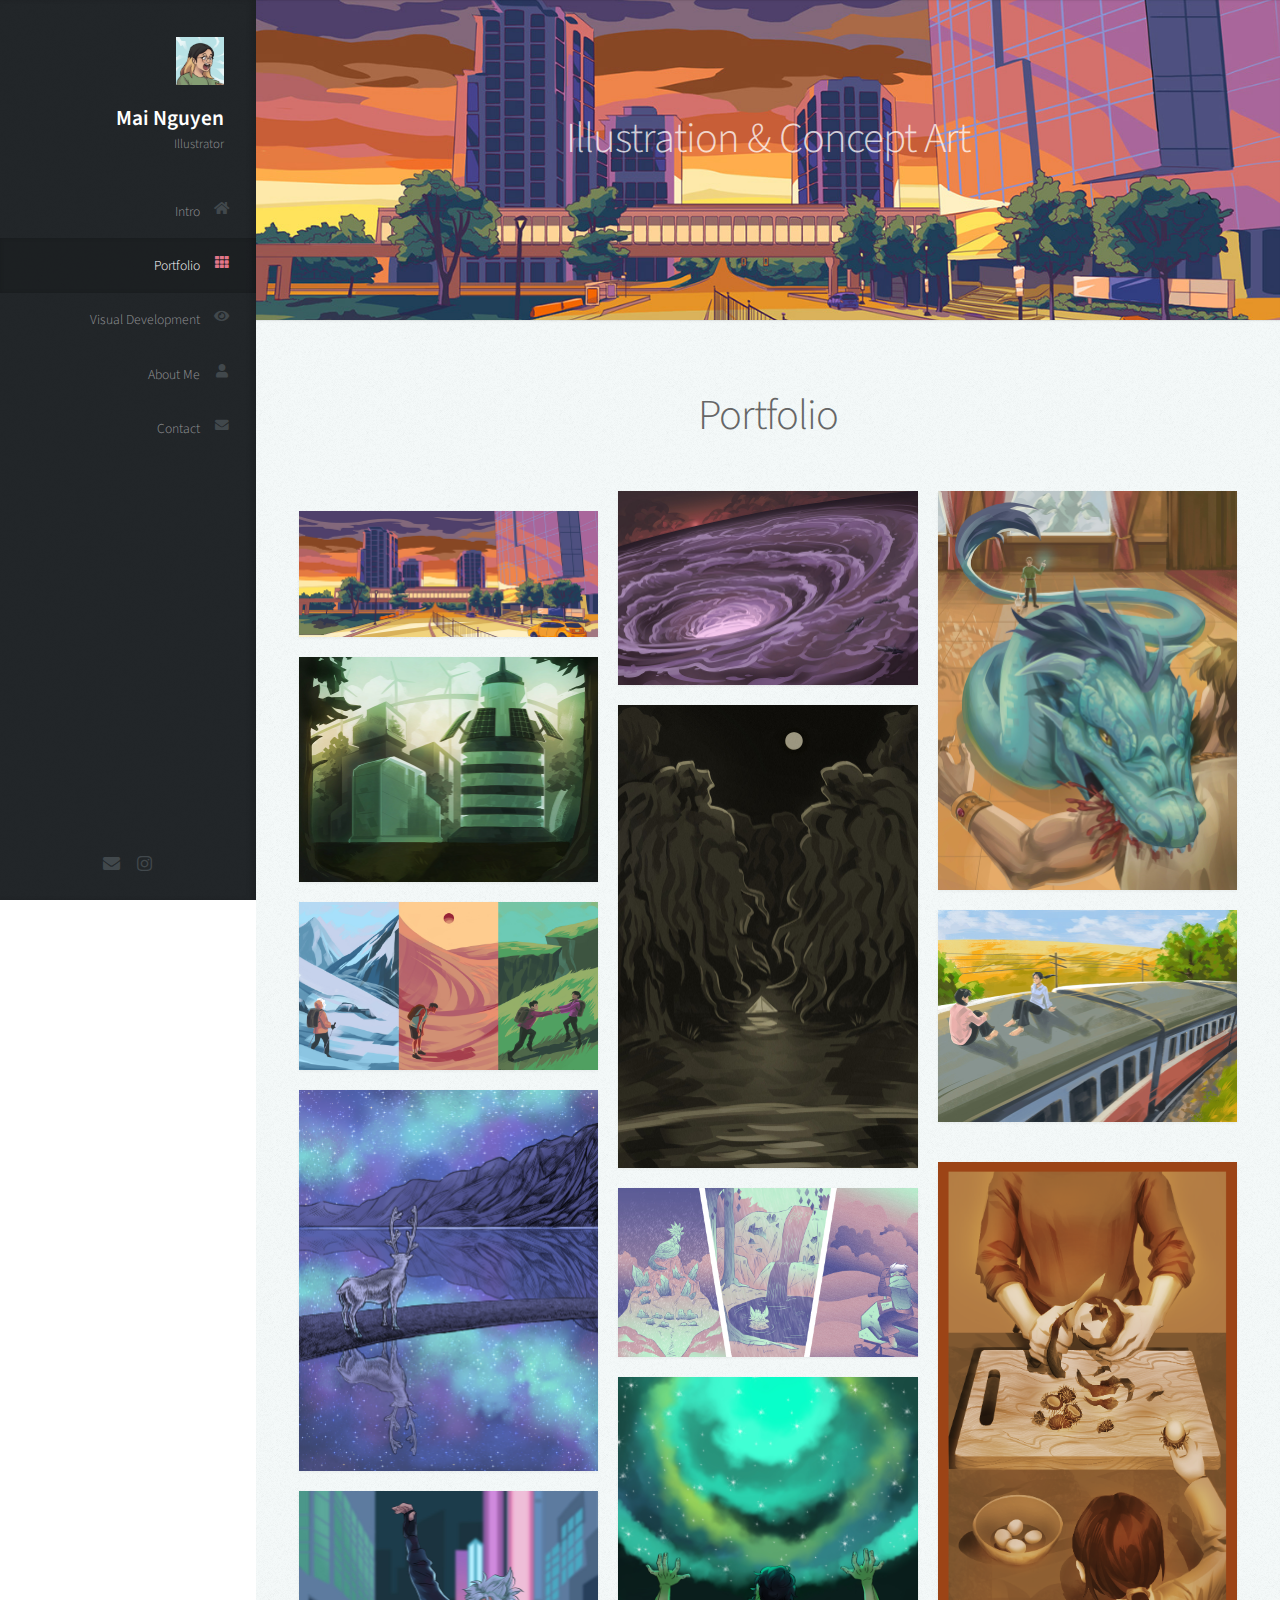
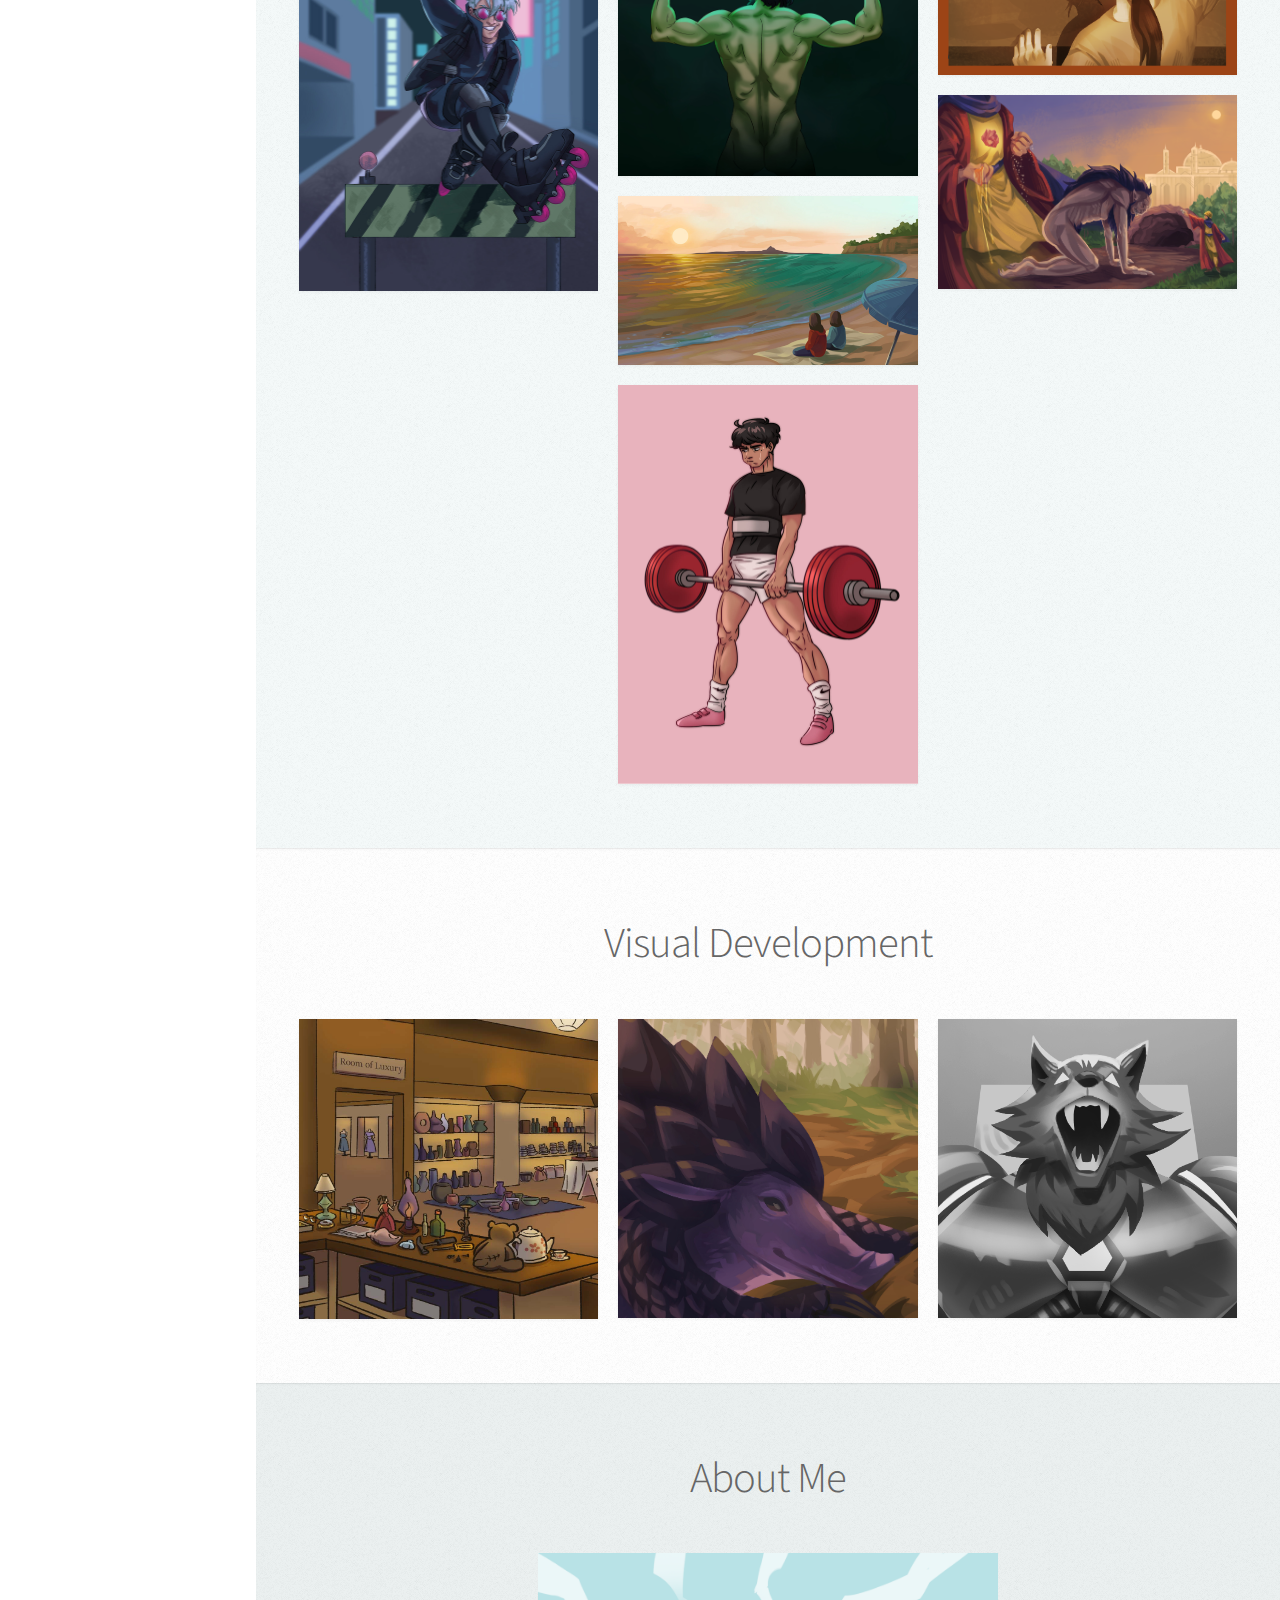
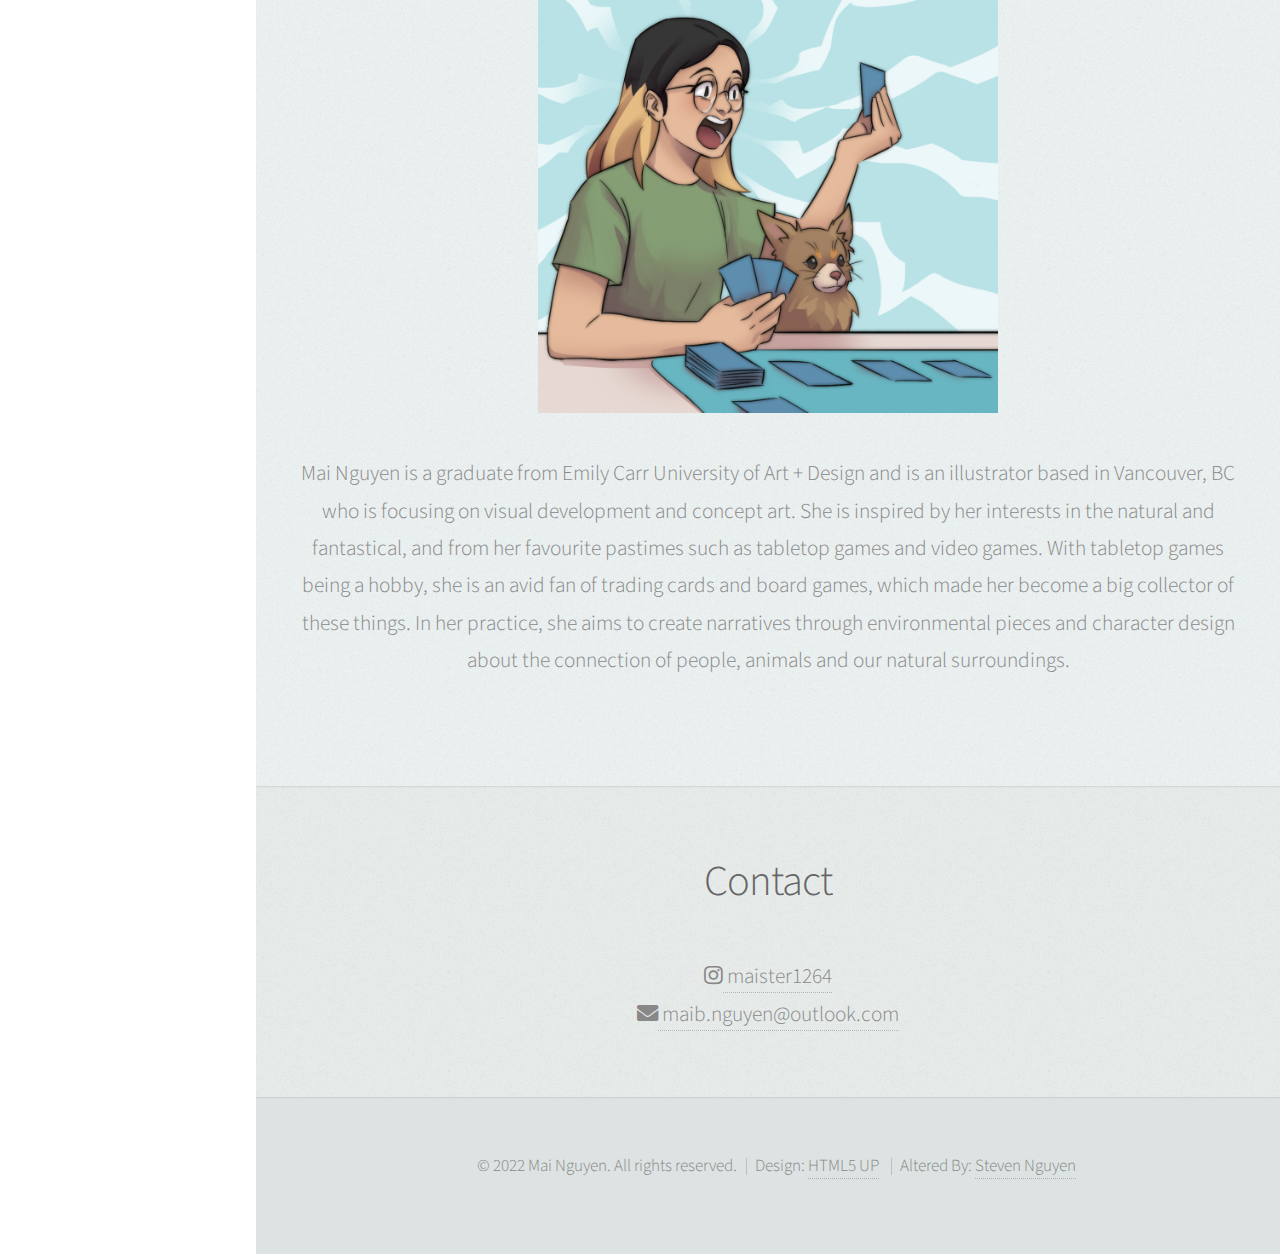
==== index.html @ d087202e "initial push" ====
<!DOCTYPE HTML>
<!--
	Prologue by HTML5 UP
	html5up.net | @ajlkn
	Free for personal and commercial use under the CCA 3.0 license (html5up.net/license)
-->
<html>
	<head>
		<title>Mai Nguyen</title>
		<meta charset="utf-8" />
		<meta name="viewport" content="width=device-width, initial-scale=1, user-scalable=no" />
		<link rel="icon" href="images\avatar.jpg">
		<link rel="stylesheet" href="assets/css/main.css" />
		<link rel="stylesheet" href="assets/css/lightbox.css" />
	</head>
	<body class="is-preload">

		<!-- Header -->
			<div id="header">

				<div class="top">

					<!-- Logo -->
						<div id="logo">
							<span class="image avatar48"><img src="images/avatar.jpg" alt="" /></span>
							<h1 id="title">Mai Nguyen</h1>
							<p>Illustrator</p>
						</div>

					<!-- Nav -->
						<nav id="nav">
							<ul>
								<li><a href="#top" id="top-link"><span class="icon solid fa-home">Intro</span></a></li>
								<li><a href="#portfolio" id="portfolio-link"><span class="icon solid fa-th">Portfolio</span></a></li>
								<li><a href="#visdev" id="visdev-link"><span class="icon solid fa-eye">Visual Development</span></a></li>
								<li><a href="#about" id="about-link"><span class="icon solid fa-user">About Me</span></a></li>
								<li><a href="#contact" id="contact-link"><span class="icon solid fa-envelope">Contact</span></a></li>
							</ul>
						</nav>

				</div>

				<div class="bottom">

					<!-- Social Icons -->
						<ul class="icons">
							<li><a href="mailto: maib.nguyen@outlook.com" class="icon solid fa-envelope"><span class="label">Email</span></a></li>
							<li><a href="https://www.instagram.com/maister1264/" class="icon brands fa-instagram"><span class="label">Instagram</span></a></li>
						</ul>

				</div>

			</div>

		<!-- Main -->
			<div id="main">

				<!-- Intro -->
					<section id="top" class="one dark cover">
						<div class="container">
							<header>
								<h2 class="alt">Illustration & Concept Art</h2>
							</header>
						</div>
					</section>

				<!-- Portfolio -->
					<section id="portfolio" class="two">
						<div class="container">

							<header>
								<h2>Portfolio</h2>
							</header>

							<div class="row">
								<div class="col-4 col-12-mobile">
									<article class="item">
										<a href="#" class="image fit"><img id="myImg" src="images\Illus\pic11.jpg" onclick="openModal();currentSlide(1)" alt="" /></a>
									</article>
									<article class="item">
										<a href="#" class="image fit"><img src="images\Illus\pic9.jpg" onclick="openModal();currentSlide(2)" alt="" /></a>
									</article>
									<article class="item">
										<a href="#" class="image fit"><img src="images\Illus\pic5.jpg" onclick="openModal();currentSlide(3)" alt="" /></a>
									</article>
									<article class="item">
										<a href="#" class="image fit"><img src="images\Illus\pic3.jpg" onclick="openModal();currentSlide(4)" alt="" /></a>
									</article>
									<article class="item">
										<a href="#" class="image fit"><img src="images\Illus\pic12.jpg" onclick="openModal();currentSlide(5)" alt="" /></a>
									</article>
									<article class="item">
										<a href="#" class="image fit"><img src="images\Illus\pic17.jpg" onclick="openModal();currentSlide(6)" alt="" /></a>
									</article>
								</div>

								<div class="col-4 col-12-mobile">
									<article class="item">
										<a href="#" class="image fit"><img src="images\Illus\pic8.jpg" onclick="openModal();currentSlide(7)" alt="" /></a>
									</article>
									<article class="item">
										<a href="#" class="image fit"><img src="images\Illus\pic7.jpg" onclick="openModal();currentSlide(8)" alt="" /></a>
									</article>
									<article class="item">
										<a href="#" class="image fit"><img src="images\Illus\pic1.jpg" onclick="openModal();currentSlide(9)" alt="" /></a>
									</article>
									<article class="item">
										<a href="#" class="image fit"><img src="images\Illus\pic4.jpg" onclick="openModal();currentSlide(10)" alt="" /></a>
									</article>
									<article class="item">
										<a href="#" class="image fit"><img src="images\Illus\pic16.jpg" onclick="openModal();currentSlide(11)" alt="" /></a>
									</article>
									<article class="item">
										<a href="#" class="image fit"><img src="images\Illus\pic13.jpg" onclick="openModal();currentSlide(12)" alt="" /></a>
									</article>

								</div>
								<div class="col-4 col-12-mobile">
									<article class="item">
										<a href="#" class="image fit"><img src="images\Illus\pic6.jpg" onclick="openModal();currentSlide(13)" alt="" /></a>
									</article>
									<article class="item">
										<a href="#" class="image fit"><img src="images\Illus\pic2.jpg" onclick="openModal();currentSlide(14)" alt="" /></a>
									</article>
									<article class="item">
										<a href="#" class="image fit"><img src="images\Illus\pic14.jpg" onclick="openModal();currentSlide(15)" alt="" /></a>
									</article>
									<article class="item">
										<a href="#" class="image fit"><img src="images\Illus\pic15.jpg" onclick="openModal();currentSlide(16)" alt="" /></a>
									</article>
									<article class="item">
										<a href="#" class="image fit"><img src="images\Illus\pic10.jpg" onclick="openModal();currentSlide(17)" alt="" /></a>
									</article>
								</div>
							</div>
						</div>
					</section>

					<!--Lightbox-->
					<div id="myModal" class="modal">
						<span class="close cursor" onclick="closeModal()">&times;</span>
						<div class="modal-content">
					  
						  <div class="mySlides">
							<div class="numbertext">1 / 17</div>
							<img src="images\Illus\pic11.jpg" style="width:100%">
						  </div>

						  <div class="mySlides">
							<div class="numbertext">2 / 17</div>
							<img src="images\Illus\pic9.jpg" style="width:100%">
						  </div>
					  
						  <div class="mySlides">
							<div class="numbertext">3 / 17</div>
							<img src="images\Illus\pic5.jpg" style="width:100%">
						  </div>
					  
						  <div class="mySlides">
							<div class="numbertext">4 / 17</div>
							<img src="images\Illus\pic3.jpg" style="width:100%">
						  </div>
						  					
						  <div class="mySlides">
							<div class="numbertext">5 / 17</div>
							<img src="images\Illus\pic12.jpg" style="width:100%">
						  </div>

						  <div class="mySlides">
							<div class="numbertext">6 / 17</div>
							<img src="images\Illus\pic17.jpg" style="width:100%">
						  </div>
					  
						  <div class="mySlides">
							<div class="numbertext">7 / 17</div>
							<img src="images\Illus\pic8.jpg" style="width:100%">
						  </div>
					  
						  <div class="mySlides">
							<div class="numbertext">8 / 17</div>
							<img src="images\Illus\pic7.jpg" style="width:100%">
						  </div>

						  <div class="mySlides">
							<div class="numbertext">9 / 17</div>
							<img src="images\Illus\pic1.jpg" style="width:100%">
						  </div>

						  <div class="mySlides">
							<div class="numbertext">10 / 17</div>
							<img src="images\Illus\pic4.jpg" style="width:100%">
						  </div>
					  
						  <div class="mySlides">
							<div class="numbertext">11 / 17</div>
							<img src="images\Illus\pic16.jpg" style="width:100%">
						  </div>
					  
						  <div class="mySlides">
							<div class="numbertext">12 / 17</div>
							<img src="images\Illus\pic13.jpg" style="width:100%">
						  </div>
						  					
						  <div class="mySlides">
							<div class="numbertext">13 / 17</div>
							<img src="images\Illus\pic6.jpg" style="width:100%">
						  </div>

						  <div class="mySlides">
							<div class="numbertext">14 / 17</div>
							<img src="images\Illus\pic2.jpg" style="width:100%">
						  </div>
					  
						  <div class="mySlides">
							<div class="numbertext">15 / 17</div>
							<img src="images\Illus\pic14.jpg" style="width:100%">
						  </div>
					  
						  <div class="mySlides">
							<div class="numbertext">16 / 17</div>
							<img src="images\Illus\pic15.jpg" style="width:100%">
						  </div>

						  <div class="mySlides">
							<div class="numbertext">17 / 17</div>
							<img src="images\Illus\pic10.jpg" style="width:100%">
						  </div>

						  <a class="prev" onclick="plusSlides(-1)">&#10094;</a>
						  <a class="next" onclick="plusSlides(1)">&#10095;</a>
					  
						</div>
					</div>

					<section id="visdev" class="five">
						<div class="container">

							<header>
								<h2>Visual Development</h2>
							</header>

							<div class="row">
								<div class="col-4 col-12-mobile">
									<article class="item">
										<a href="layout.html" class="image fit"><img src="images\Floating market thumbnail.jpg" alt="" /></a>
									</article>
								</div>
								<div class="col-4 col-12-mobile">
									<article class="item">
										<a href="prax.html" class="image fit"><img src="images\White Bark Pangolin Thumbnail.jpg" alt="" /></a>
									</article>
								</div>
								<div class="col-4 col-12-mobile">
									<article class="item">
										<a href="cards.html" class="image fit"><img src="images\Beast Builder Thumbnail.png" alt="" /></a>
									</article>
								</div>
							</div>
						</div>
					</section>

				<!-- About Me -->
					<section id="about" class="three">
						<div class="container">

							<header>
								<h2>About Me</h2>
							</header>

							<div class="row">
								<div class="col-3 col-2-mobile"></div>
								<div class="col-6 col-8-mobile">
									<a href="#" class="image featured"><img src="images\big_avatar.jpg" alt="" /></a>
								</div>
								<div class="col-3 col-2-mobile"></div>
							</div>

							<p>Mai Nguyen is a graduate from Emily Carr University of Art + Design and is an illustrator based in Vancouver, BC who is focusing on visual development and concept art. She is inspired by her interests in the natural and fantastical, and from her favourite pastimes such as tabletop games and video games. With tabletop games being a hobby, she is an avid fan of trading cards and board games, which made her become a big collector of these things. In her practice, she aims to create narratives through environmental pieces and character design about the connection of people, animals and our natural surroundings.</p>

						</div>
					</section>

				<!-- Contact -->
					<section id="contact" class="four">
						<div class="container">

							<header>
								<h2>Contact</h2>
							</header>
							<div class="d-flex justify-content-center">
								<i class="icon brands fa-instagram"></i><a href="https://www.instagram.com/maister1264/"> maister1264 </a>
							</div>
							<div class="d-flex justify-content-center">
								<i class="icon solid fa-envelope"></i><a href="mailto: maib.nguyen@outlook.com"> maib.nguyen@outlook.com</a>
							</div>

						</div>
					</section>

			</div>

		<!-- Footer -->
			<div id="footer">

				<!-- Copyright -->
					<ul class="copyright">
						<li>&copy; 2022 Mai Nguyen. All rights reserved.</li><li>Design: <a href="http://html5up.net">HTML5 UP</a></li>
						<li>Altered By: <a href="https://www.linkedin.com/in/steven-nguyen-a5564b223/">Steven Nguyen</a>
					</ul>

			</div>

		<!-- Scripts -->
			<script src="assets/js/jquery.min.js"></script>
			<script src="assets/js/jquery.scrolly.min.js"></script>
			<script src="assets/js/jquery.scrollex.min.js"></script>
			<script src="assets/js/browser.min.js"></script>
			<script src="assets/js/breakpoints.min.js"></script>
			<script src="assets/js/util.js"></script>
			<script src="assets/js/main.js"></script>
			<script>
				// Open the Modal
				function openModal() {
				  document.getElementById("myModal").style.display = "block";
				}
				
				// Close the Modal
				function closeModal() {
				  document.getElementById("myModal").style.display = "none";
				}
				
				var slideIndex = 1;
				showSlides(slideIndex);
				
				// Next/previous controls
				function plusSlides(n) {
				  showSlides(slideIndex += n);
				}
				
				// Thumbnail image controls
				function currentSlide(n) {
				  showSlides(slideIndex = n);
				}
				
				function showSlides(n) {
				  var i;
				  var slides = document.getElementsByClassName("mySlides");
				  var dots = document.getElementsByClassName("demo");
				  var captionText = document.getElementById("caption");
				  if (n > slides.length) {slideIndex = 1}
				  if (n < 1) {slideIndex = slides.length}
				  for (i = 0; i < slides.length; i++) {
					slides[i].style.display = "none";
				  }
				  for (i = 0; i < dots.length; i++) {
					dots[i].className = dots[i].className.replace(" active", "");
				  }
				  slides[slideIndex-1].style.display = "block";

				}
				</script>

	</body>
</html>
---- assets/css/main.css ----
@import url("fontawesome-all.min.css");
@import url("https://fonts.googleapis.com/css?family=Source+Sans+Pro:300,300italic,400,600");

/*
	Prologue by HTML5 UP
	html5up.net | @ajlkn
	Free for personal and commercial use under the CCA 3.0 license (html5up.net/license)
*/

html, body, div, span, applet, object,
iframe, h1, h2, h3, h4, h5, h6, p, blockquote,
pre, a, abbr, acronym, address, big, cite,
code, del, dfn, em, img, ins, kbd, q, s, samp,
small, strike, strong, sub, sup, tt, var, b,
u, i, center, dl, dt, dd, ol, ul, li, fieldset,
form, label, legend, table, caption, tbody,
tfoot, thead, tr, th, td, article, aside,
canvas, details, embed, figure, figcaption,
footer, header, hgroup, menu, nav, output, ruby,
section, summary, time, mark, audio, video {
	margin: 0;
	padding: 0;
	border: 0;
	font-size: 100%;
	font: inherit;
	vertical-align: baseline;}

article, aside, details, figcaption, figure,
footer, header, hgroup, menu, nav, section {
	display: block;}

body {
	line-height: 1;
}

ol, ul {
	list-style: none;
}

blockquote, q {
	quotes: none;
}

	blockquote:before, blockquote:after, q:before, q:after {
		content: '';
		content: none;
	}

table {
	border-collapse: collapse;
	border-spacing: 0;
}

body {
	-webkit-text-size-adjust: none;
}

mark {
	background-color: transparent;
	color: inherit;
}

input::-moz-focus-inner {
	border: 0;
	padding: 0;
}

input, select, textarea {
	-moz-appearance: none;
	-webkit-appearance: none;
	-ms-appearance: none;
	appearance: none;
}

/* Basic */

	html {
		box-sizing: border-box;
	}

	*, *:before, *:after {
		box-sizing: inherit;
	}

	body {
		background: #fff;
		font-family: 'Source Sans Pro', sans-serif;
		font-size: 19pt;
		font-weight: 300;
		line-height: 1.75em;
		color: #888;
	}

		body.is-preload *, body.is-preload *:before, body.is-preload *:after {
			-moz-animation: none !important;
			-webkit-animation: none !important;
			-ms-animation: none !important;
			animation: none !important;
			-moz-transition: none !important;
			-webkit-transition: none !important;
			-ms-transition: none !important;
			transition: none !important;
		}

	input, textarea, select {
		font-family: 'Source Sans Pro', sans-serif;
		font-size: 19pt;
		font-weight: 300;
		line-height: 1.75em;
		color: #888;
	}

	h1, h2, h3, h4, h5, h6 {
		font-weight: 300;
		color: #666;
		line-height: 1.5em;
	}

	h1 a, h2 a, h3 a, h4 a, h5 a, h6 a {
		color: inherit;
		text-decoration: none;
	}

		h1 a strong, h2 a strong, h3 a strong, h4 a strong, h5 a strong, h6 a strong {
			color: #333;
		}

	h2 {
		font-size: 2em;
		letter-spacing: -1px;
	}

		h2.alt {
			color: #888;
		}

			h2.alt strong {
				color: #666;
			}

	h3 {
		font-size: 1.5em;
	}

	header {
		margin: 0 0 2em 0;
	}

		header > p {
			margin: 1em 0 0 0;
		}

	footer {
		margin: 2em 0 0 0;
	}

	strong, b {
		font-weight: 300;
		color: #666;
	}

	em, i {
		font-style: italic;
	}

	a {
		text-decoration: none;
		color: inherit;
		border-bottom: dotted 1px rgba(128, 128, 128, 0.5);
		-moz-transition: color 0.35s ease-in-out, border-bottom-color 0.35s ease-in-out;
		-webkit-transition: color 0.35s ease-in-out, border-bottom-color 0.35s ease-in-out;
		-ms-transition: color 0.35s ease-in-out, border-bottom-color 0.35s ease-in-out;
		transition: color 0.35s ease-in-out, border-bottom-color 0.35s ease-in-out;
		outline: 0;
	}

		a:hover {
			color: #E27689;
			border-bottom-color: rgba(255, 255, 255, 0);
		}

	sub {
		position: relative;
		top: 0.5em;
		font-size: 0.8em;
	}

	sup {
		position: relative;
		top: -0.5em;
		font-size: 0.8em;
	}

	hr {
		border: 0;
		border-top: solid 1px #ddd;
	}

	blockquote {
		border-left: solid 0.5em #ddd;
		padding: 1em 0 1em 2em;
		font-style: italic;
	}

	p, ul, ol, dl, table {
		margin-bottom: 2em;
	}

	br.clear {
		clear: both;
	}

/* Container */

	.container {
		margin: 0 auto;
		max-width: 100%;
		width: 1400px;
	}

		@media screen and (min-width: 961px) and (max-width: 1880px) {

			.container {
				width: 1200px;
			}

		}

		@media screen and (min-width: 961px) and (max-width: 1620px) {

			.container {
				width: 960px;
			}

		}

		@media screen and (min-width: 961px) and (max-width: 1320px) {

			.container {
				width: 100%;
			}

		}

		@media screen and (max-width: 960px) {

			.container {
				width: 100%;
			}

		}

		@media screen and (max-width: 736px) {

			.container {
				width: 100%;
			}

		}

/* Row */

	.row {
		display: flex;
		flex-wrap: wrap;
		box-sizing: border-box;
		align-items: stretch;
	}

		.row > * {
			box-sizing: border-box;
		}

		.row.gtr-uniform > * > :last-child {
			margin-bottom: 0;
		}

		.row.aln-left {
			justify-content: flex-start;
		}

		.row.aln-center {
			justify-content: center;
		}

		.row.aln-right {
			justify-content: flex-end;
		}

		.row.aln-top {
			align-items: flex-start;
		}

		.row.aln-middle {
			align-items: center;
		}

		.row.aln-bottom {
			align-items: flex-end;
		}

		.row > .imp {
			order: -1;
		}

		.row > .col-1 {
			width: 8.33333%;
		}

		.row > .off-1 {
			margin-left: 8.33333%;
		}

		.row > .col-2 {
			width: 16.66667%;
		}

		.row > .off-2 {
			margin-left: 16.66667%;
		}

		.row > .col-3 {
			width: 25%;
		}

		.row > .off-3 {
			margin-left: 25%;
		}

		.row > .col-4 {
			width: 33.33333%;
		}

		.row > .off-4 {
			margin-left: 33.33333%;
		}

		.row > .col-5 {
			width: 41.66667%;
		}

		.row > .off-5 {
			margin-left: 41.66667%;
		}

		.row > .col-6 {
			width: 50%;
		}

		.row > .off-6 {
			margin-left: 50%;
		}

		.row > .col-7 {
			width: 58.33333%;
		}

		.row > .off-7 {
			margin-left: 58.33333%;
		}

		.row > .col-8 {
			width: 66.66667%;
		}

		.row > .off-8 {
			margin-left: 66.66667%;
		}

		.row > .col-9 {
			width: 75%;
		}

		.row > .off-9 {
			margin-left: 75%;
		}

		.row > .col-10 {
			width: 83.33333%;
		}

		.row > .off-10 {
			margin-left: 83.33333%;
		}

		.row > .col-11 {
			width: 91.66667%;
		}

		.row > .off-11 {
			margin-left: 91.66667%;
		}

		.row > .col-12 {
			width: 100%;
		}

		.row > .off-12 {
			margin-left: 100%;
		}

		.row.gtr-0 {
			margin-top: 0px;
			margin-left: 0px;
		}

			.row.gtr-0 > * {
				padding: 0px 0 0 0px;
			}

			.row.gtr-0.gtr-uniform {
				margin-top: 0px;
			}

				.row.gtr-0.gtr-uniform > * {
					padding-top: 0px;
				}

		.row.gtr-25 {
			margin-top: -10px;
			margin-left: -10px;
		}

			.row.gtr-25 > * {
				padding: 10px 0 0 10px;
			}

			.row.gtr-25.gtr-uniform {
				margin-top: -10px;
			}

				.row.gtr-25.gtr-uniform > * {
					padding-top: 10px;
				}

		.row.gtr-50 {
			margin-top: -20px;
			margin-left: -20px;
		}

			.row.gtr-50 > * {
				padding: 20px 0 0 20px;
			}

			.row.gtr-50.gtr-uniform {
				margin-top: -20px;
			}

				.row.gtr-50.gtr-uniform > * {
					padding-top: 20px;
				}

		.row {
			margin-top: -40px;
			margin-left: -40px;
		}

			.row > * {
				padding: 40px 0 0 40px;
			}

			.row.gtr-uniform {
				margin-top: -40px;
			}

				.row.gtr-uniform > * {
					padding-top: 40px;
				}

		.row.gtr-150 {
			margin-top: -60px;
			margin-left: -60px;
		}

			.row.gtr-150 > * {
				padding: 60px 0 0 60px;
			}

			.row.gtr-150.gtr-uniform {
				margin-top: -60px;
			}

				.row.gtr-150.gtr-uniform > * {
					padding-top: 60px;
				}

		.row.gtr-200 {
			margin-top: -80px;
			margin-left: -80px;
		}

			.row.gtr-200 > * {
				padding: 80px 0 0 80px;
			}

			.row.gtr-200.gtr-uniform {
				margin-top: -80px;
			}

				.row.gtr-200.gtr-uniform > * {
					padding-top: 80px;
				}

		@media screen and (min-width: 961px) and (max-width: 1880px) {

			.row {
				display: flex;
				flex-wrap: wrap;
				box-sizing: border-box;
				align-items: stretch;
			}

				.row > * {
					box-sizing: border-box;
				}

				.row.gtr-uniform > * > :last-child {
					margin-bottom: 0;
				}

				.row.aln-left {
					justify-content: flex-start;
				}

				.row.aln-center {
					justify-content: center;
				}

				.row.aln-right {
					justify-content: flex-end;
				}

				.row.aln-top {
					align-items: flex-start;
				}

				.row.aln-middle {
					align-items: center;
				}

				.row.aln-bottom {
					align-items: flex-end;
				}

				.row > .imp-wide {
					order: -1;
				}

				.row > .col-1-wide {
					width: 8.33333%;
				}

				.row > .off-1-wide {
					margin-left: 8.33333%;
				}

				.row > .col-2-wide {
					width: 16.66667%;
				}

				.row > .off-2-wide {
					margin-left: 16.66667%;
				}

				.row > .col-3-wide {
					width: 25%;
				}

				.row > .off-3-wide {
					margin-left: 25%;
				}

				.row > .col-4-wide {
					width: 33.33333%;
				}

				.row > .off-4-wide {
					margin-left: 33.33333%;
				}

				.row > .col-5-wide {
					width: 41.66667%;
				}

				.row > .off-5-wide {
					margin-left: 41.66667%;
				}

				.row > .col-6-wide {
					width: 50%;
				}

				.row > .off-6-wide {
					margin-left: 50%;
				}

				.row > .col-7-wide {
					width: 58.33333%;
				}

				.row > .off-7-wide {
					margin-left: 58.33333%;
				}

				.row > .col-8-wide {
					width: 66.66667%;
				}

				.row > .off-8-wide {
					margin-left: 66.66667%;
				}

				.row > .col-9-wide {
					width: 75%;
				}

				.row > .off-9-wide {
					margin-left: 75%;
				}

				.row > .col-10-wide {
					width: 83.33333%;
				}

				.row > .off-10-wide {
					margin-left: 83.33333%;
				}

				.row > .col-11-wide {
					width: 91.66667%;
				}

				.row > .off-11-wide {
					margin-left: 91.66667%;
				}

				.row > .col-12-wide {
					width: 100%;
				}

				.row > .off-12-wide {
					margin-left: 100%;
				}

				.row.gtr-0 {
					margin-top: 0px;
					margin-left: 0px;
				}

					.row.gtr-0 > * {
						padding: 0px 0 0 0px;
					}

					.row.gtr-0.gtr-uniform {
						margin-top: 0px;
					}

						.row.gtr-0.gtr-uniform > * {
							padding-top: 0px;
						}

				.row.gtr-25 {
					margin-top: -10px;
					margin-left: -10px;
				}

					.row.gtr-25 > * {
						padding: 10px 0 0 10px;
					}

					.row.gtr-25.gtr-uniform {
						margin-top: -10px;
					}

						.row.gtr-25.gtr-uniform > * {
							padding-top: 10px;
						}

				.row.gtr-50 {
					margin-top: -20px;
					margin-left: -20px;
				}

					.row.gtr-50 > * {
						padding: 20px 0 0 20px;
					}

					.row.gtr-50.gtr-uniform {
						margin-top: -20px;
					}

						.row.gtr-50.gtr-uniform > * {
							padding-top: 20px;
						}

				.row {
					margin-top: -40px;
					margin-left: -40px;
				}

					.row > * {
						padding: 40px 0 0 40px;
					}

					.row.gtr-uniform {
						margin-top: -40px;
					}

						.row.gtr-uniform > * {
							padding-top: 40px;
						}

				.row.gtr-150 {
					margin-top: -60px;
					margin-left: -60px;
				}

					.row.gtr-150 > * {
						padding: 60px 0 0 60px;
					}

					.row.gtr-150.gtr-uniform {
						margin-top: -60px;
					}

						.row.gtr-150.gtr-uniform > * {
							padding-top: 60px;
						}

				.row.gtr-200 {
					margin-top: -80px;
					margin-left: -80px;
				}

					.row.gtr-200 > * {
						padding: 80px 0 0 80px;
					}

					.row.gtr-200.gtr-uniform {
						margin-top: -80px;
					}

						.row.gtr-200.gtr-uniform > * {
							padding-top: 80px;
						}

		}

		@media screen and (min-width: 961px) and (max-width: 1620px) {

			.row {
				display: flex;
				flex-wrap: wrap;
				box-sizing: border-box;
				align-items: stretch;
			}

				.row > * {
					box-sizing: border-box;
				}

				.row.gtr-uniform > * > :last-child {
					margin-bottom: 0;
				}

				.row.aln-left {
					justify-content: flex-start;
				}

				.row.aln-center {
					justify-content: center;
				}

				.row.aln-right {
					justify-content: flex-end;
				}

				.row.aln-top {
					align-items: flex-start;
				}

				.row.aln-middle {
					align-items: center;
				}

				.row.aln-bottom {
					align-items: flex-end;
				}

				.row > .imp-normal {
					order: -1;
				}

				.row > .col-1-normal {
					width: 8.33333%;
				}

				.row > .off-1-normal {
					margin-left: 8.33333%;
				}

				.row > .col-2-normal {
					width: 16.66667%;
				}

				.row > .off-2-normal {
					margin-left: 16.66667%;
				}

				.row > .col-3-normal {
					width: 25%;
				}

				.row > .off-3-normal {
					margin-left: 25%;
				}

				.row > .col-4-normal {
					width: 33.33333%;
				}

				.row > .off-4-normal {
					margin-left: 33.33333%;
				}

				.row > .col-5-normal {
					width: 41.66667%;
				}

				.row > .off-5-normal {
					margin-left: 41.66667%;
				}

				.row > .col-6-normal {
					width: 50%;
				}

				.row > .off-6-normal {
					margin-left: 50%;
				}

				.row > .col-7-normal {
					width: 58.33333%;
				}

				.row > .off-7-normal {
					margin-left: 58.33333%;
				}

				.row > .col-8-normal {
					width: 66.66667%;
				}

				.row > .off-8-normal {
					margin-left: 66.66667%;
				}

				.row > .col-9-normal {
					width: 75%;
				}

				.row > .off-9-normal {
					margin-left: 75%;
				}

				.row > .col-10-normal {
					width: 83.33333%;
				}

				.row > .off-10-normal {
					margin-left: 83.33333%;
				}

				.row > .col-11-normal {
					width: 91.66667%;
				}

				.row > .off-11-normal {
					margin-left: 91.66667%;
				}

				.row > .col-12-normal {
					width: 100%;
				}

				.row > .off-12-normal {
					margin-left: 100%;
				}

				.row.gtr-0 {
					margin-top: 0px;
					margin-left: 0px;
				}

					.row.gtr-0 > * {
						padding: 0px 0 0 0px;
					}

					.row.gtr-0.gtr-uniform {
						margin-top: 0px;
					}

						.row.gtr-0.gtr-uniform > * {
							padding-top: 0px;
						}

				.row.gtr-25 {
					margin-top: -10px;
					margin-left: -10px;
				}

					.row.gtr-25 > * {
						padding: 10px 0 0 10px;
					}

					.row.gtr-25.gtr-uniform {
						margin-top: -10px;
					}

						.row.gtr-25.gtr-uniform > * {
							padding-top: 10px;
						}

				.row.gtr-50 {
					margin-top: -20px;
					margin-left: -20px;
				}

					.row.gtr-50 > * {
						padding: 20px 0 0 20px;
					}

					.row.gtr-50.gtr-uniform {
						margin-top: -20px;
					}

						.row.gtr-50.gtr-uniform > * {
							padding-top: 20px;
						}

				.row {
					margin-top: -40px;
					margin-left: -40px;
				}

					.row > * {
						padding: 40px 0 0 40px;
					}

					.row.gtr-uniform {
						margin-top: -40px;
					}

						.row.gtr-uniform > * {
							padding-top: 40px;
						}

				.row.gtr-150 {
					margin-top: -60px;
					margin-left: -60px;
				}

					.row.gtr-150 > * {
						padding: 60px 0 0 60px;
					}

					.row.gtr-150.gtr-uniform {
						margin-top: -60px;
					}

						.row.gtr-150.gtr-uniform > * {
							padding-top: 60px;
						}

				.row.gtr-200 {
					margin-top: -80px;
					margin-left: -80px;
				}

					.row.gtr-200 > * {
						padding: 80px 0 0 80px;
					}

					.row.gtr-200.gtr-uniform {
						margin-top: -80px;
					}

						.row.gtr-200.gtr-uniform > * {
							padding-top: 80px;
						}

		}

		@media screen and (min-width: 961px) and (max-width: 1320px) {

			.row {
				display: flex;
				flex-wrap: wrap;
				box-sizing: border-box;
				align-items: stretch;
			}

				.row > * {
					box-sizing: border-box;
				}

				.row.gtr-uniform > * > :last-child {
					margin-bottom: 0;
				}

				.row.aln-left {
					justify-content: flex-start;
				}

				.row.aln-center {
					justify-content: center;
				}

				.row.aln-right {
					justify-content: flex-end;
				}

				.row.aln-top {
					align-items: flex-start;
				}

				.row.aln-middle {
					align-items: center;
				}

				.row.aln-bottom {
					align-items: flex-end;
				}

				.row > .imp-narrow {
					order: -1;
				}

				.row > .col-1-narrow {
					width: 8.33333%;
				}

				.row > .off-1-narrow {
					margin-left: 8.33333%;
				}

				.row > .col-2-narrow {
					width: 16.66667%;
				}

				.row > .off-2-narrow {
					margin-left: 16.66667%;
				}

				.row > .col-3-narrow {
					width: 25%;
				}

				.row > .off-3-narrow {
					margin-left: 25%;
				}

				.row > .col-4-narrow {
					width: 33.33333%;
				}

				.row > .off-4-narrow {
					margin-left: 33.33333%;
				}

				.row > .col-5-narrow {
					width: 41.66667%;
				}

				.row > .off-5-narrow {
					margin-left: 41.66667%;
				}

				.row > .col-6-narrow {
					width: 50%;
				}

				.row > .off-6-narrow {
					margin-left: 50%;
				}

				.row > .col-7-narrow {
					width: 58.33333%;
				}

				.row > .off-7-narrow {
					margin-left: 58.33333%;
				}

				.row > .col-8-narrow {
					width: 66.66667%;
				}

				.row > .off-8-narrow {
					margin-left: 66.66667%;
				}

				.row > .col-9-narrow {
					width: 75%;
				}

				.row > .off-9-narrow {
					margin-left: 75%;
				}

				.row > .col-10-narrow {
					width: 83.33333%;
				}

				.row > .off-10-narrow {
					margin-left: 83.33333%;
				}

				.row > .col-11-narrow {
					width: 91.66667%;
				}

				.row > .off-11-narrow {
					margin-left: 91.66667%;
				}

				.row > .col-12-narrow {
					width: 100%;
				}

				.row > .off-12-narrow {
					margin-left: 100%;
				}

				.row.gtr-0 {
					margin-top: 0px;
					margin-left: 0px;
				}

					.row.gtr-0 > * {
						padding: 0px 0 0 0px;
					}

					.row.gtr-0.gtr-uniform {
						margin-top: 0px;
					}

						.row.gtr-0.gtr-uniform > * {
							padding-top: 0px;
						}

				.row.gtr-25 {
					margin-top: -5px;
					margin-left: -5px;
				}

					.row.gtr-25 > * {
						padding: 5px 0 0 5px;
					}

					.row.gtr-25.gtr-uniform {
						margin-top: -5px;
					}

						.row.gtr-25.gtr-uniform > * {
							padding-top: 5px;
						}

				.row.gtr-50 {
					margin-top: -10px;
					margin-left: -10px;
				}

					.row.gtr-50 > * {
						padding: 10px 0 0 10px;
					}

					.row.gtr-50.gtr-uniform {
						margin-top: -10px;
					}

						.row.gtr-50.gtr-uniform > * {
							padding-top: 10px;
						}

				.row {
					margin-top: -20px;
					margin-left: -20px;
				}

					.row > * {
						padding: 20px 0 0 20px;
					}

					.row.gtr-uniform {
						margin-top: -20px;
					}

						.row.gtr-uniform > * {
							padding-top: 20px;
						}

				.row.gtr-150 {
					margin-top: -30px;
					margin-left: -30px;
				}

					.row.gtr-150 > * {
						padding: 30px 0 0 30px;
					}

					.row.gtr-150.gtr-uniform {
						margin-top: -30px;
					}

						.row.gtr-150.gtr-uniform > * {
							padding-top: 30px;
						}

				.row.gtr-200 {
					margin-top: -40px;
					margin-left: -40px;
				}

					.row.gtr-200 > * {
						padding: 40px 0 0 40px;
					}

					.row.gtr-200.gtr-uniform {
						margin-top: -40px;
					}

						.row.gtr-200.gtr-uniform > * {
							padding-top: 40px;
						}

		}

		@media screen and (max-width: 960px) {

			.row {
				display: flex;
				flex-wrap: wrap;
				box-sizing: border-box;
				align-items: stretch;
			}

				.row > * {
					box-sizing: border-box;
				}

				.row.gtr-uniform > * > :last-child {
					margin-bottom: 0;
				}

				.row.aln-left {
					justify-content: flex-start;
				}

				.row.aln-center {
					justify-content: center;
				}

				.row.aln-right {
					justify-content: flex-end;
				}

				.row.aln-top {
					align-items: flex-start;
				}

				.row.aln-middle {
					align-items: center;
				}

				.row.aln-bottom {
					align-items: flex-end;
				}

				.row > .imp-narrower {
					order: -1;
				}

				.row > .col-1-narrower {
					width: 8.33333%;
				}

				.row > .off-1-narrower {
					margin-left: 8.33333%;
				}

				.row > .col-2-narrower {
					width: 16.66667%;
				}

				.row > .off-2-narrower {
					margin-left: 16.66667%;
				}

				.row > .col-3-narrower {
					width: 25%;
				}

				.row > .off-3-narrower {
					margin-left: 25%;
				}

				.row > .col-4-narrower {
					width: 33.33333%;
				}

				.row > .off-4-narrower {
					margin-left: 33.33333%;
				}

				.row > .col-5-narrower {
					width: 41.66667%;
				}

				.row > .off-5-narrower {
					margin-left: 41.66667%;
				}

				.row > .col-6-narrower {
					width: 50%;
				}

				.row > .off-6-narrower {
					margin-left: 50%;
				}

				.row > .col-7-narrower {
					width: 58.33333%;
				}

				.row > .off-7-narrower {
					margin-left: 58.33333%;
				}

				.row > .col-8-narrower {
					width: 66.66667%;
				}

				.row > .off-8-narrower {
					margin-left: 66.66667%;
				}

				.row > .col-9-narrower {
					width: 75%;
				}

				.row > .off-9-narrower {
					margin-left: 75%;
				}

				.row > .col-10-narrower {
					width: 83.33333%;
				}

				.row > .off-10-narrower {
					margin-left: 83.33333%;
				}

				.row > .col-11-narrower {
					width: 91.66667%;
				}

				.row > .off-11-narrower {
					margin-left: 91.66667%;
				}

				.row > .col-12-narrower {
					width: 100%;
				}

				.row > .off-12-narrower {
					margin-left: 100%;
				}

				.row.gtr-0 {
					margin-top: 0px;
					margin-left: 0px;
				}

					.row.gtr-0 > * {
						padding: 0px 0 0 0px;
					}

					.row.gtr-0.gtr-uniform {
						margin-top: 0px;
					}

						.row.gtr-0.gtr-uniform > * {
							padding-top: 0px;
						}

				.row.gtr-25 {
					margin-top: -5px;
					margin-left: -5px;
				}

					.row.gtr-25 > * {
						padding: 5px 0 0 5px;
					}

					.row.gtr-25.gtr-uniform {
						margin-top: -5px;
					}

						.row.gtr-25.gtr-uniform > * {
							padding-top: 5px;
						}

				.row.gtr-50 {
					margin-top: -10px;
					margin-left: -10px;
				}

					.row.gtr-50 > * {
						padding: 10px 0 0 10px;
					}

					.row.gtr-50.gtr-uniform {
						margin-top: -10px;
					}

						.row.gtr-50.gtr-uniform > * {
							padding-top: 10px;
						}

				.row {
					margin-top: -20px;
					margin-left: -20px;
				}

					.row > * {
						padding: 20px 0 0 20px;
					}

					.row.gtr-uniform {
						margin-top: -20px;
					}

						.row.gtr-uniform > * {
							padding-top: 20px;
						}

				.row.gtr-150 {
					margin-top: -30px;
					margin-left: -30px;
				}

					.row.gtr-150 > * {
						padding: 30px 0 0 30px;
					}

					.row.gtr-150.gtr-uniform {
						margin-top: -30px;
					}

						.row.gtr-150.gtr-uniform > * {
							padding-top: 30px;
						}

				.row.gtr-200 {
					margin-top: -40px;
					margin-left: -40px;
				}

					.row.gtr-200 > * {
						padding: 40px 0 0 40px;
					}

					.row.gtr-200.gtr-uniform {
						margin-top: -40px;
					}

						.row.gtr-200.gtr-uniform > * {
							padding-top: 40px;
						}

		}

		@media screen and (max-width: 736px) {

			.row {
				display: flex;
				flex-wrap: wrap;
				box-sizing: border-box;
				align-items: stretch;
			}

				.row > * {
					box-sizing: border-box;
				}

				.row.gtr-uniform > * > :last-child {
					margin-bottom: 0;
				}

				.row.aln-left {
					justify-content: flex-start;
				}

				.row.aln-center {
					justify-content: center;
				}

				.row.aln-right {
					justify-content: flex-end;
				}

				.row.aln-top {
					align-items: flex-start;
				}

				.row.aln-middle {
					align-items: center;
				}

				.row.aln-bottom {
					align-items: flex-end;
				}

				.row > .imp-mobile {
					order: -1;
				}

				.row > .col-1-mobile {
					width: 8.33333%;
				}

				.row > .off-1-mobile {
					margin-left: 8.33333%;
				}

				.row > .col-2-mobile {
					width: 16.66667%;
				}

				.row > .off-2-mobile {
					margin-left: 16.66667%;
				}

				.row > .col-3-mobile {
					width: 25%;
				}

				.row > .off-3-mobile {
					margin-left: 25%;
				}

				.row > .col-4-mobile {
					width: 33.33333%;
				}

				.row > .off-4-mobile {
					margin-left: 33.33333%;
				}

				.row > .col-5-mobile {
					width: 41.66667%;
				}

				.row > .off-5-mobile {
					margin-left: 41.66667%;
				}

				.row > .col-6-mobile {
					width: 50%;
				}

				.row > .off-6-mobile {
					margin-left: 50%;
				}

				.row > .col-7-mobile {
					width: 58.33333%;
				}

				.row > .off-7-mobile {
					margin-left: 58.33333%;
				}

				.row > .col-8-mobile {
					width: 66.66667%;
				}

				.row > .off-8-mobile {
					margin-left: 66.66667%;
				}

				.row > .col-9-mobile {
					width: 75%;
				}

				.row > .off-9-mobile {
					margin-left: 75%;
				}

				.row > .col-10-mobile {
					width: 83.33333%;
				}

				.row > .off-10-mobile {
					margin-left: 83.33333%;
				}

				.row > .col-11-mobile {
					width: 91.66667%;
				}

				.row > .off-11-mobile {
					margin-left: 91.66667%;
				}

				.row > .col-12-mobile {
					width: 100%;
				}

				.row > .off-12-mobile {
					margin-left: 100%;
				}

				.row.gtr-0 {
					margin-top: 0px;
					margin-left: 0px;
				}

					.row.gtr-0 > * {
						padding: 0px 0 0 0px;
					}

					.row.gtr-0.gtr-uniform {
						margin-top: 0px;
					}

						.row.gtr-0.gtr-uniform > * {
							padding-top: 0px;
						}

				.row.gtr-25 {
					margin-top: -5px;
					margin-left: -5px;
				}

					.row.gtr-25 > * {
						padding: 5px 0 0 5px;
					}

					.row.gtr-25.gtr-uniform {
						margin-top: -5px;
					}

						.row.gtr-25.gtr-uniform > * {
							padding-top: 5px;
						}

				.row.gtr-50 {
					margin-top: -10px;
					margin-left: -10px;
				}

					.row.gtr-50 > * {
						padding: 10px 0 0 10px;
					}

					.row.gtr-50.gtr-uniform {
						margin-top: -10px;
					}

						.row.gtr-50.gtr-uniform > * {
							padding-top: 10px;
						}

				.row {
					margin-top: -20px;
					margin-left: -20px;
				}

					.row > * {
						padding: 20px 0 0 20px;
					}

					.row.gtr-uniform {
						margin-top: -20px;
					}

						.row.gtr-uniform > * {
							padding-top: 20px;
						}

				.row.gtr-150 {
					margin-top: -30px;
					margin-left: -30px;
				}

					.row.gtr-150 > * {
						padding: 30px 0 0 30px;
					}

					.row.gtr-150.gtr-uniform {
						margin-top: -30px;
					}

						.row.gtr-150.gtr-uniform > * {
							padding-top: 30px;
						}

				.row.gtr-200 {
					margin-top: -40px;
					margin-left: -40px;
				}

					.row.gtr-200 > * {
						padding: 40px 0 0 40px;
					}

					.row.gtr-200.gtr-uniform {
						margin-top: -40px;
					}

						.row.gtr-200.gtr-uniform > * {
							padding-top: 40px;
						}

		}

/* Sections/Article */

	section, article {
		margin-bottom: 3em;
	}

		section > :last-child,
		section > .container, section:last-child, article > :last-child,
		article > .container, article:last-child {
			margin-bottom: 0;
		}

		.row > section, .row > article {
			margin-bottom: 0;
		}

/* Image */

	.image {
		display: inline-block;
		border: 0;
	}
		.image:hover {
			box-shadow: 0 4px 8px 0 rgba(0, 0, 0, 0.2), 0 6px 20px 0 rgba(0, 0, 0, 0.19);
		}

		.image img {
			display: block;
			width: 100%;
		}

		.image.avatar48 {
			width: 48px;
			height: 48px;
			background: #f00;
		}

			.image.avatar48 img {
				width: 48px;
				height: 48px;
			}

		.image.fit {
			display: block;
			width: 100%;
		}

		.image.featured {
			display: block;
			width: 100%;
			margin: 0 0 2em 0;
		}

		.image.left {
			float: left;
			margin: 0 2em 2em 0;
		}

		.image.centered {
			display: block;
			margin: 0 0 2em 0;
		}

			.image.centered img {
				margin: 0 auto;
				width: auto;
			}

/* List */

	ul {
		list-style: disc;
		padding-left: 1em;
	}

		ul li {
			padding-left: 0.5em;
		}

	ol {
		list-style: decimal;
		padding-left: 1.25em;
	}

		ol li {
			padding-left: 0.25em;
		}

/* Icons */

	ul.icons {
		cursor: default;
		list-style: none;
		padding-left: 0;
	}

		ul.icons li {
			display: inline-block;
			padding-left: 0;
		}

		ul.icons a {
			display: inline-block;
			width: 2em;
			height: 2em;
			line-height: 2em;
			text-align: center;
			border: 0;
		}

/* Form */

	form label {
		display: block;
		text-align: left;
		margin-bottom: 0.5em;
	}

	form input[type="text"],
	form input[type="email"],
	form input[type="password"],
	form select,
	form textarea {
		position: relative;
		-webkit-appearance: none;
		display: block;
		border: 0;
		outline: 0;
		background: #fff;
		background: rgba(255, 255, 255, 0.75);
		width: 100%;
		border-radius: 0.35em;
		padding: 0.75em 1em 0.75em 1em;
		box-shadow: inset 0 0.1em 0.1em 0 rgba(0, 0, 0, 0.05);
		border: solid 1px rgba(0, 0, 0, 0.15);
		-moz-transition: all 0.35s ease-in-out;
		-webkit-transition: all 0.35s ease-in-out;
		-ms-transition: all 0.35s ease-in-out;
		transition: all 0.35s ease-in-out;
	}

		form input[type="text"]:focus,
		form input[type="email"]:focus,
		form input[type="password"]:focus,
		form select:focus,
		form textarea:focus {
			box-shadow: 0 0 2px 1px #8ebebc;
			background: #fff;
		}

	form input[type="text"],
	form input[type="email"],
	form input[type="password"],
	form select {
		line-height: 1.25em;
	}

	form textarea {
		min-height: 14em;
	}

	form ::-webkit-input-placeholder {
		color: #555 !important;
	}

	form :-moz-placeholder {
		color: #555 !important;
	}

	form ::-moz-placeholder {
		color: #555 !important;
	}

	form :-ms-input-placeholder {
		color: #555 !important;
	}

	form ::-moz-focus-inner {
		border: 0;
	}

/* Table */

	table {
		width: 100%;
		text-align: left;
	}

		table tbody tr:nth-child(2n+2) {
			background: #f4f4f4;
		}

		table td {
			padding: 0.5em 1em 0.5em 1em;
		}

		table th {
			text-align: left;
			padding: 0.5em 1em 0.5em 1em;
			color: #fff;
			background: #222729 url("images/overlay.png");
		}

		table thead {
			background: #444;
			color: #fff;
		}

		table tfoot {
			background: #eee;
		}

/* Button */

	input[type="button"],
	input[type="submit"],
	input[type="reset"],
	button,
	.button {
		position: relative;
		display: inline-block;
		border-radius: 0.35em;
		color: #fff !important;
		text-decoration: none;
		padding: 0.75em 2.5em 0.75em 2.5em;
		background-color: #8ebebc;
		border: 0;
		cursor: pointer;
		background-image: -moz-linear-gradient(top, rgba(0, 0, 0, 0), rgba(0, 0, 0, 0.15)), url("images/overlay.png");
		background-image: -webkit-linear-gradient(top, rgba(0, 0, 0, 0), rgba(0, 0, 0, 0.15)), url("images/overlay.png");
		background-image: -ms-linear-gradient(top, rgba(0, 0, 0, 0), rgba(0, 0, 0, 0.15)), url("images/overlay.png");
		background-image: linear-gradient(top, rgba(0, 0, 0, 0), rgba(0, 0, 0, 0.15)), url("images/overlay.png");
		-moz-transition: background-color 0.35s ease-in-out;
		-webkit-transition: background-color 0.35s ease-in-out;
		-ms-transition: background-color 0.35s ease-in-out;
		transition: background-color 0.35s ease-in-out;
	}

		input[type="button"]:hover,
		input[type="submit"]:hover,
		input[type="reset"]:hover,
		button:hover,
		.button:hover {
			background-color: #9ececc;
		}

		input[type="button"]:active,
		input[type="submit"]:active,
		input[type="reset"]:active,
		button:active,
		.button:active {
			background-color: #7eaeac;
		}

/* Item */

	.item {
		box-shadow: 0 0.05em 0.15em 0 rgba(0, 0, 0, 0.05);
		margin-bottom: 40px;
	}

		.item header {
			background: #fff;
			margin: 0;
			padding: 1em 0 1em 0;
			font-size: 0.8em;
		}

			.item header h3 {
				font-size: 1em;
			}

/* Icons */

	.icon {
		text-decoration: none;
		text-decoration: none;
	}

		.icon:before {
			-moz-osx-font-smoothing: grayscale;
			-webkit-font-smoothing: antialiased;
			display: inline-block;
			font-style: normal;
			font-variant: normal;
			text-rendering: auto;
			line-height: 1;
			text-transform: none !important;
			font-family: 'Font Awesome 5 Free';
			font-weight: 400;
		}

		.icon:before {
			line-height: inherit;
		}

		.icon > .label {
			display: none;
		}

		.icon.solid:before {
			font-weight: 900;
		}

		.icon.brands:before {
			font-family: 'Font Awesome 5 Brands';
		}

/* Header */

	#header {
		display: -moz-flex;
		display: -webkit-flex;
		display: -ms-flex;
		display: flex;
		-moz-flex-direction: column;
		-webkit-flex-direction: column;
		-ms-flex-direction: column;
		flex-direction: column;
		-moz-justify-content: space-between;
		-webkit-justify-content: space-between;
		-ms-justify-content: space-between;
		justify-content: space-between;
		background: #222629 url("images/overlay.png");
		box-shadow: inset -0.25em 0 0.25em 0 rgba(0, 0, 0, 0.1);
		color: #fff;
		height: 100%;
		left: 0;
		overflow-y: auto;
		position: fixed;
		text-align: right;
		top: 0;
		width: 375px;
	}

		#header .top {
			-moz-flex-grow: 1;
			-webkit-flex-grow: 1;
			-ms-flex-grow: 1;
			flex-grow: 1;
		}

		#header .bottom {
			-moz-flex-shrink: 0;
			-webkit-flex-shrink: 0;
			-ms-flex-shrink: 0;
			flex-shrink: 0;
			padding: 1.5em 0 0.75em 0;
		}

			#header .bottom > :last-child {
				margin-bottom: 0;
			}

		#header .icons {
			font-size: 0.8em;
			text-align: center;
		}

			#header .icons a {
				color: #41484c;
				-moz-transition: color 0.35s ease-in-out;
				-webkit-transition: color 0.35s ease-in-out;
				-ms-transition: color 0.35s ease-in-out;
				transition: color 0.35s ease-in-out;
			}

				#header .icons a:hover {
					color: #fff;
				}

	#logo {
		position: relative;
		margin: 1.75em 1.5em 1.5em 1.5em;
		min-height: 48px;
		cursor: default;
	}

		#logo h1 {
			position: relative;
			color: #fff;
			font-weight: 600;
			font-size: 1em;
			line-height: 1em;
		}

		#logo p {
			position: relative;
			display: block;
			font-size: 0.6em;
			color: rgba(255, 255, 255, 0.5);
			line-height: 1.25em;
			margin: 0.5em 0 0 0;
		}

		#logo .image {
			position: absolute;
			left: 0;
			top: 0;
		}

	#nav ul {
		list-style: none;
		padding-left: 0;
		margin-bottom: 0;
	}

		#nav ul li {
			padding-left: 0;
		}

			#nav ul li a {
				display: block;
				padding: 0.5em 1.5em 0.5em 1.5em;
				color: rgba(255, 255, 255, 0.5);
				text-decoration: none;
				outline: 0;
				border: 0;
				-moz-transition: none;
				-webkit-transition: none;
				-ms-transition: none;
				transition: none;
			}

				#nav ul li a span {
					position: relative;
					display: block;
					font-size: 0.8em;
				}

					#nav ul li a span:before {
						position: absolute;
						left: 0;
						color: #41484c;
						text-align: center;
						width: 1.25em;
						line-height: 1.75em;
					}

				#nav ul li a.active {
					background: rgba(0, 0, 0, 0.15);
					box-shadow: inset 0 0 0.25em 0 rgba(0, 0, 0, 0.125);
					color: #fff;
				}

					#nav ul li a.active span:before {
						color: #e27689;
					}

/* Footer */

	#footer {
		margin-left: 375px;
		text-align: center;
		background-color: #dce3e2;
		padding: 3em 0 4em 0;
		box-shadow: inset 0 1px 0 0 rgba(0, 0, 0, 0.05), inset 0 0.1em 0.1em 0 rgba(0, 0, 0, 0.025);
		font-size: 0.8em;
	}

		#footer .copyright {
			cursor: default;
			margin: 0;
		}

			#footer .copyright li {
				display: inline-block;
				line-height: 1em;
				border-left: solid 1px rgba(128, 128, 128, 0.35);
				padding: 0 0 0 0.5em;
				margin: 0 0 0 0.5em;
			}

				#footer .copyright li:first-child {
					border-left: 0;
					padding-left: 0;
					margin-left: 0;
				}

/* Main */

	#main {
		margin-left: 375px;
	}

		#main > section {
			margin: 0;
			overflow: hidden;
			padding: 4em 0;
			box-shadow: inset 0 1px 0 0 rgba(0, 0, 0, 0.05), inset 0 0.1em 0.1em 0 rgba(0, 0, 0, 0.025);
			text-align: center;
			background-image: url("images/overlay.png");
		}

			#main > section.dark {
				color: #ddd;
				color: rgba(255, 255, 255, 0.75);
			}

				#main > section.dark h2, #main > section.dark h3, #main > section.dark h4, #main > section.dark h5, #main > section.dark h6 {
					color: inherit;
				}

				#main > section.dark strong {
					color: #fff;
					border-color: inherit;
				}

				#main > section.dark a {
					color: #fff;
					border-color: inherit;
				}

					#main > section.dark a:hover {
						border-bottom-color: rgba(255, 255, 255, 0);
					}

			#main > section.cover {
				padding: 10em 0;
				background-size: cover;
				background-position: center center;
			}

			#main > section.one {
				background-color: #81918E;
				background-image: url("../../images/banner.jpg");
			}

			#main > section.two {
				background-color: #f5fafa;
			}

			#main > section.three {
				background-color: #ecf1f1;
			}

			#main > section.four {
				background-color: #e8edec;
			}

/* Wide */

	@media screen and (min-width: 961px) and (max-width: 1880px) {

		/* Basic */

			body, input, textarea, select {
				font-size: 17pt;
			}

		/* Header */

			#header {
				width: 300px;
			}

		/* Footer */

			#footer {
				margin-left: 300px;
			}

		/* Main */

			#main {
				margin-left: 300px;
			}

	}

/* Normal */

	@media screen and (min-width: 961px) and (max-width: 1620px) {

		/* Main */

			#main > section {
				padding: 3em 0;
			}

			#main section.cover {
				padding: 5em 0;
			}

	}

/* Narrow */

	@media screen and (min-width: 961px) and (max-width: 1320px) {

		/* Basic */

			body, input, textarea, select {
				font-size: 16pt;
			}

			.container {
				padding: 0 2em 0 2em;
			}

		/* Icons */

			ul.icons li a {
				width: 1.75em;
			}

		/* Item */

			.item {
				margin-bottom: 20px;
			}

		/* Header */

			#header {
				width: 20%;
			}

			#logo .image {
				position: relative;
				margin: 0 0 0.5em 0;
			}

			#nav ul li a {
				font-size: 0.8em;
				padding-top: 0.5em;
				padding-bottom: 0.5em;
			}

				#nav ul li a span {
					padding-right: 2.25em;
				}

					#nav ul li a span:before {
						left: 100%;
						margin-left: -1.25em;
						line-height: 2.25em;
					}

		/* Footer */

			#footer {
				margin-left: 20%;
			}

		/* Main */

			#main {
				margin-left: 20%;
			}

	}

/* Narrower */

	#headerToggle {
		display: none;
	}

	@media screen and (max-width: 960px) {

		/* Basic */

			html, body {
				overflow-x: hidden;
			}

			body, input, textarea, select {
				font-size: 16pt;
			}

			header br {
				display: none;
			}

			.container {
				padding: 0 2em 0 2em;
			}

		/* Item */

			.item {
				margin-bottom: 15px;
			}

		/* Icons */

			ul.icons a {
				width: 1.75em;
				font-size: 1.25em;
			}

		/* Header */

			#header {
				-moz-backface-visibility: hidden;
				-webkit-backface-visibility: hidden;
				-ms-backface-visibility: hidden;
				backface-visibility: hidden;
				-moz-transform: translateX(-275px);
				-webkit-transform: translateX(-275px);
				-ms-transform: translateX(-275px);
				transform: translateX(-275px);
				-moz-transition: -moz-transform 0.5s ease;
				-webkit-transition: -webkit-transform 0.5s ease;
				-ms-transition: -ms-transform 0.5s ease;
				transition: transform 0.5s ease;
				-webkit-overflow-scrolling: touch;
				display: block;
				height: 100%;
				left: 0;
				overflow-y: auto;
				position: fixed;
				top: 0;
				width: 275px;
				z-index: 10002;
				width: 275px;
				background: #222729 url("images/overlay.png");
				box-shadow: inset -0.25em 0 0.25em 0 rgba(0, 0, 0, 0.125);
			}

				#header .top {
					position: relative;
				}

				#header .bottom {
					border-top: solid 1px rgba(255, 255, 255, 0.05);
					box-shadow: 0 -1px 0 0 rgba(0, 0, 0, 0.15);
					padding-top: 2em;
					margin-top: 2em;
					position: relative;
				}

			#logo {
				margin: 1.5em 1.25em 1.25em 1.25em;
			}

			#nav ul li a {
				padding: 0.5em 1.25em 0.5em 1.25em;
			}

			#headerToggle {
				-moz-backface-visibility: hidden;
				-webkit-backface-visibility: hidden;
				-ms-backface-visibility: hidden;
				backface-visibility: hidden;
				-moz-transition: -moz-transform 0.5s ease;
				-webkit-transition: -webkit-transform 0.5s ease;
				-ms-transition: -ms-transform 0.5s ease;
				transition: transform 0.5s ease;
				display: block;
				height: 2.25em;
				left: 0;
				position: fixed;
				top: 0;
				width: 3.25em;
				z-index: 10001;
			}

				#headerToggle .toggle {
					text-decoration: none;
					position: absolute;
					left: 0;
					top: 0;
					width: 100%;
					height: 100%;
					outline: 0;
					border: 0;
				}

					#headerToggle .toggle:before {
						-moz-osx-font-smoothing: grayscale;
						-webkit-font-smoothing: antialiased;
						display: inline-block;
						font-style: normal;
						font-variant: normal;
						text-rendering: auto;
						line-height: 1;
						text-transform: none !important;
						font-family: 'Font Awesome 5 Free';
						font-weight: 900;
					}

					#headerToggle .toggle:before {
						text-decoration: none;
						content: '\f0c9';
						color: #fff;
						font-size: 18px;
						background: rgba(128, 136, 144, 0.5);
						border-radius: 0.35em;
						text-align: center;
						position: absolute;
						left: 0.5em;
						top: 0.5em;
						display: block;
						width: 3.25em;
						height: 2.25em;
						line-height: 2.25em;
					}

			body.header-visible #main {
				-moz-transform: translateX(275px);
				-webkit-transform: translateX(275px);
				-ms-transform: translateX(275px);
				transform: translateX(275px);
			}

			body.header-visible #headerToggle {
				-moz-transform: translateX(275px);
				-webkit-transform: translateX(275px);
				-ms-transform: translateX(275px);
				transform: translateX(275px);
			}

			body.header-visible #header {
				-moz-transform: translateX(0);
				-webkit-transform: translateX(0);
				-ms-transform: translateX(0);
				transform: translateX(0);
			}

		/* Footer */

			#footer {
				margin-left: 0;
			}

		/* Main */

			#main {
				-moz-backface-visibility: hidden;
				-webkit-backface-visibility: hidden;
				-ms-backface-visibility: hidden;
				backface-visibility: hidden;
				-moz-transition: -moz-transform 0.5s ease;
				-webkit-transition: -webkit-transform 0.5s ease;
				-ms-transition: -ms-transform 0.5s ease;
				transition: transform 0.5s ease;
				padding-bottom: 1px;
				margin-left: 0;
			}

				#main > section {
					padding: 3em 0;
				}

				#main section.cover {
					padding: 4em 0;
				}

	}

/* Mobile */

	@media screen and (max-width: 736px) {

		/* Basic */

			body, input, textarea, select {
				font-size: 14pt;
			}

			h2 {
				font-size: 1.5em;
				letter-spacing: 0;
				font-weight: 300;
			}

			.container {
				padding: 0 15px 0 15px;
			}

		/* List */

			ul.icons a {
				width: 2em;
				font-size: 1.25em;
			}

		/* Main */

			#main > section {
				padding: 2em 0;
			}

			#main section.cover {
				padding: 4em 0em;
			}

				#main section.cover header {
					padding: 0 1em;
				}

		/* Footer */

			#footer .copyright li {
				display: block;
				line-height: 1.25em;
				border: 0;
				padding: 0;
				margin: 1em 0 0 0;
			}

				#footer .copyright li:first-child {
					margin-top: 0;
				}

	}
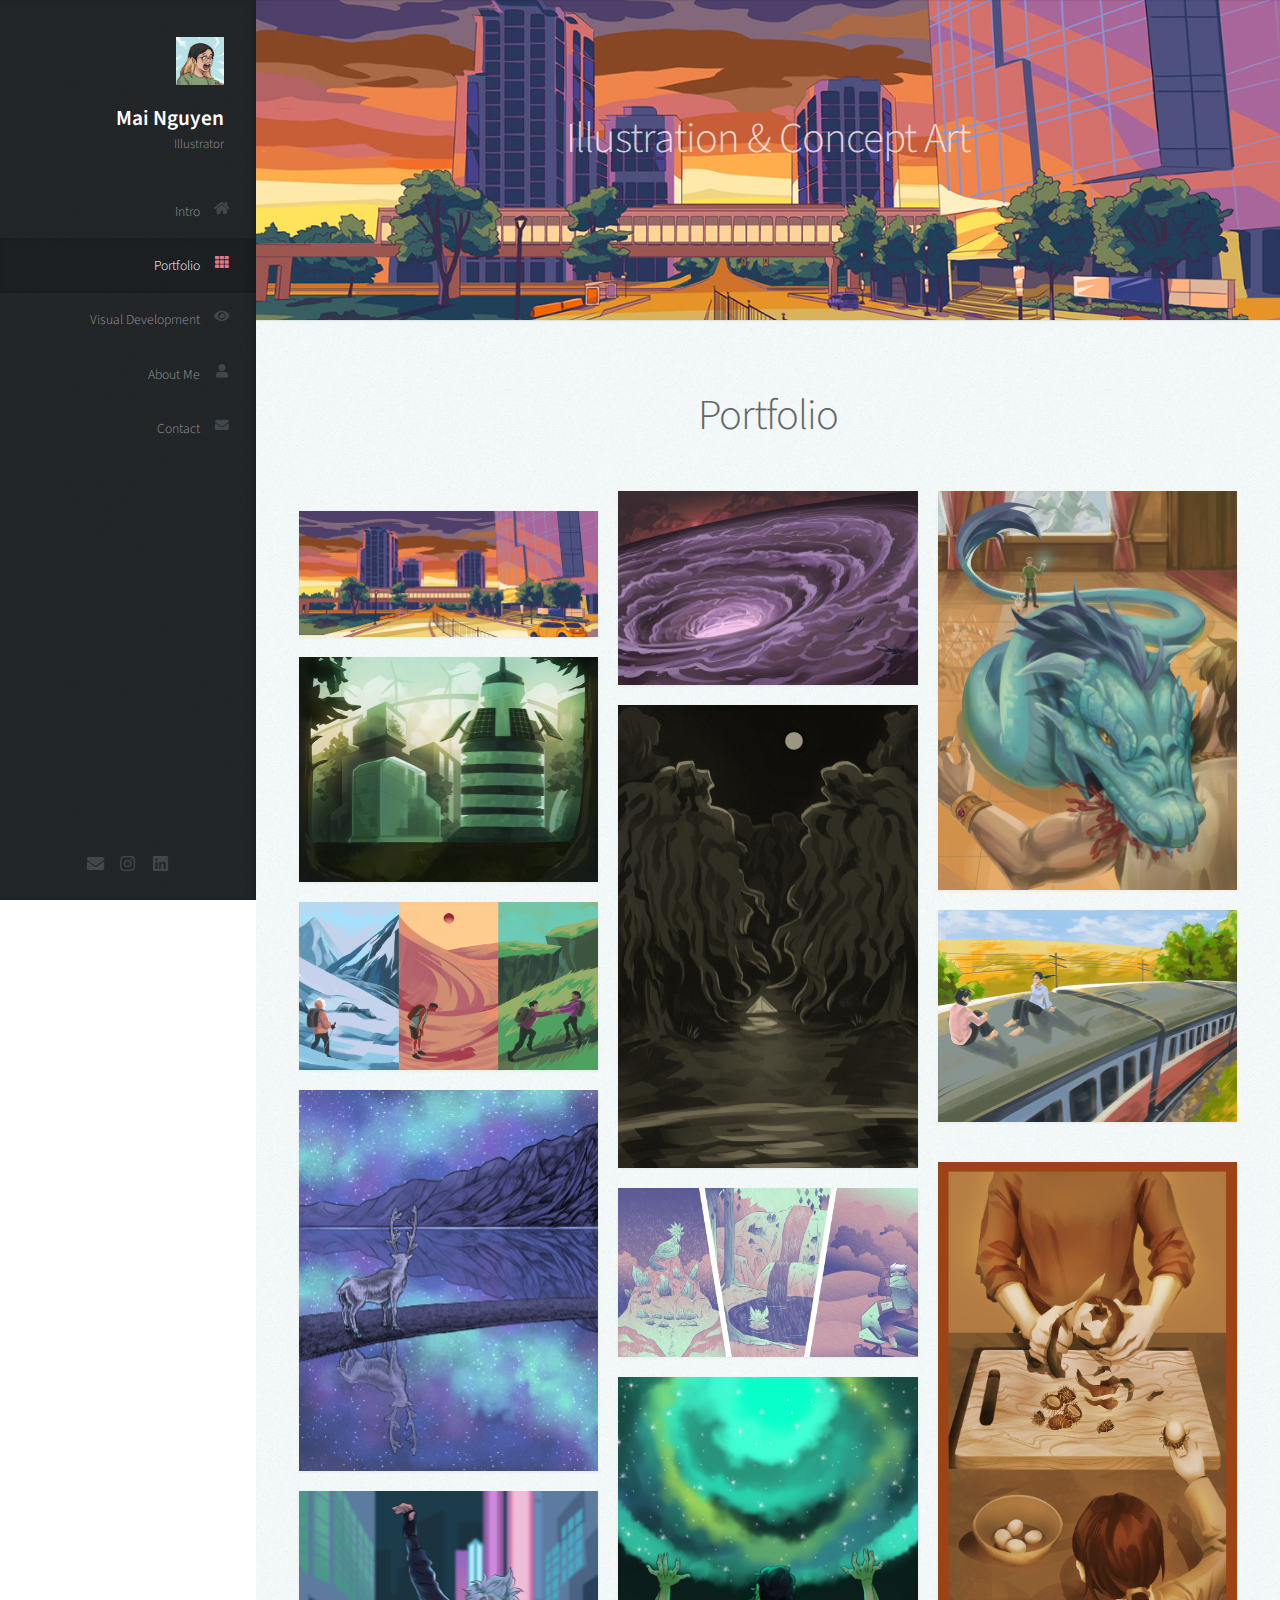
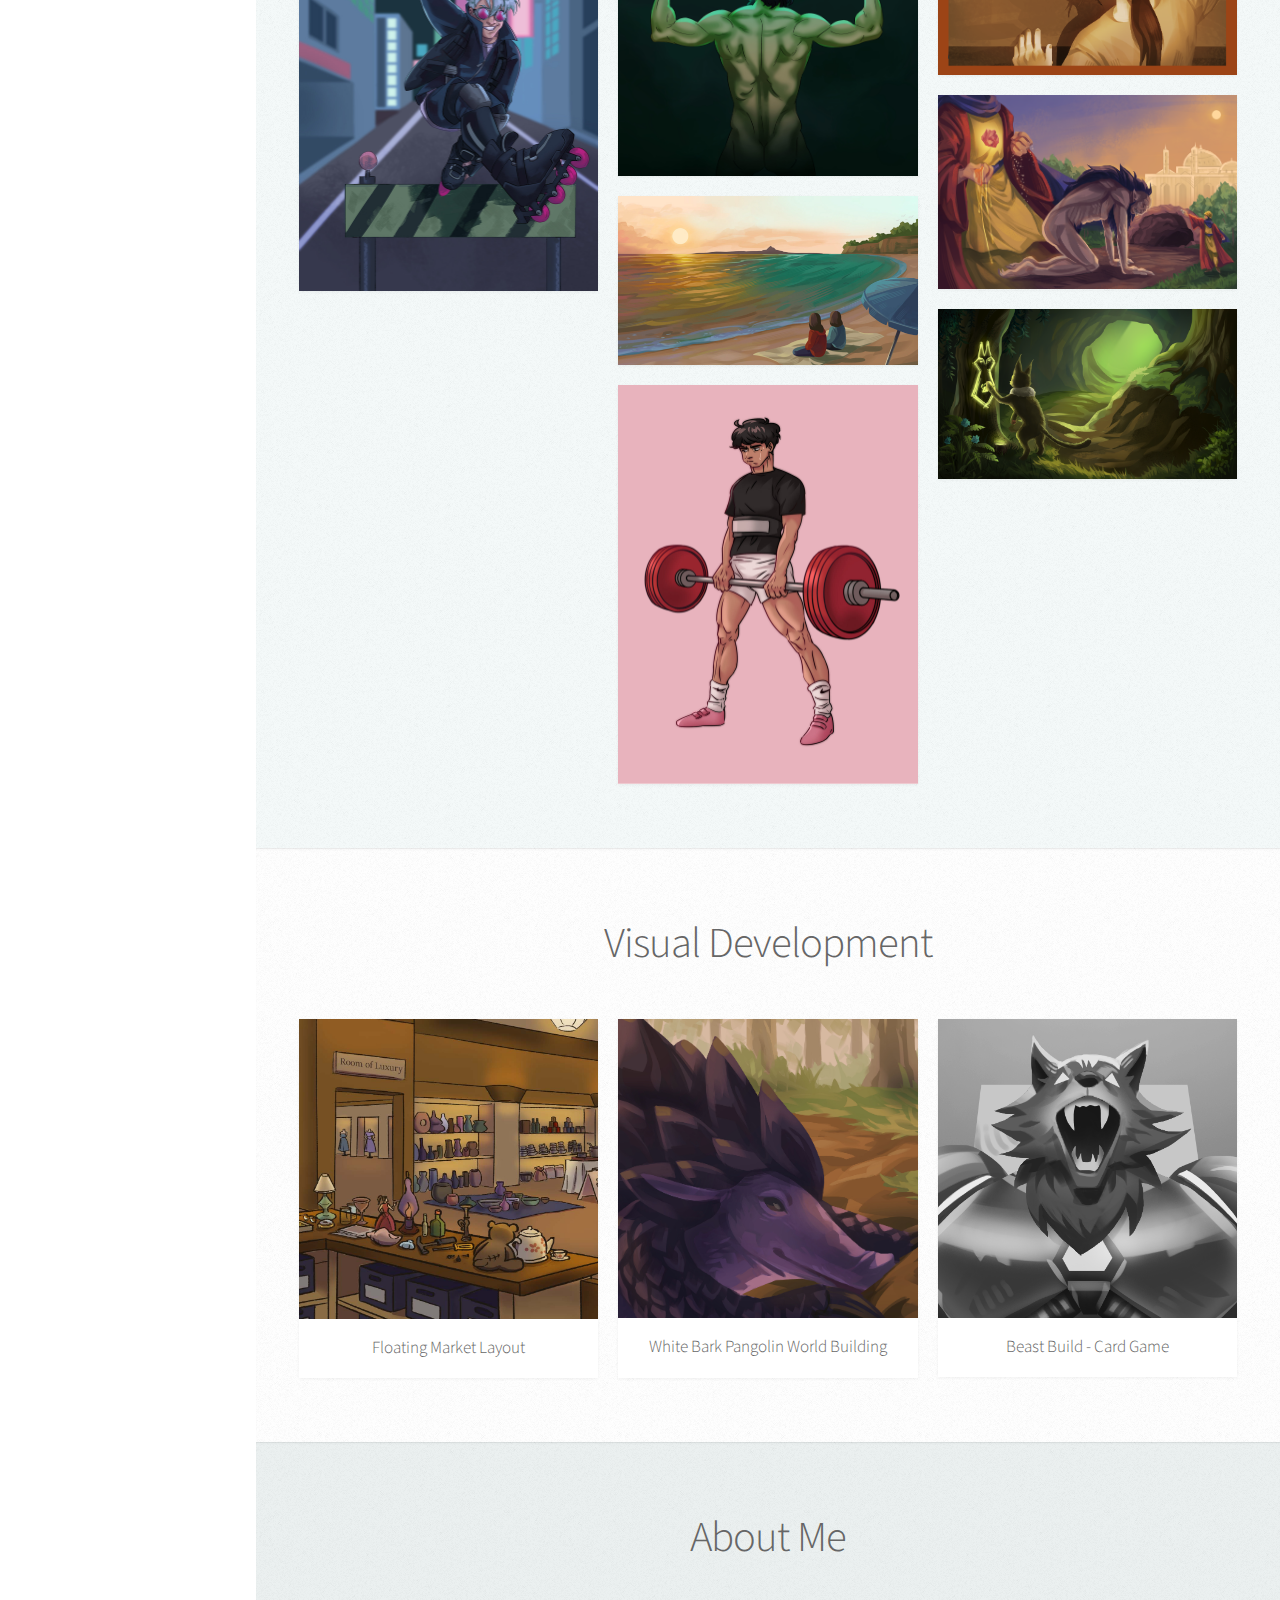
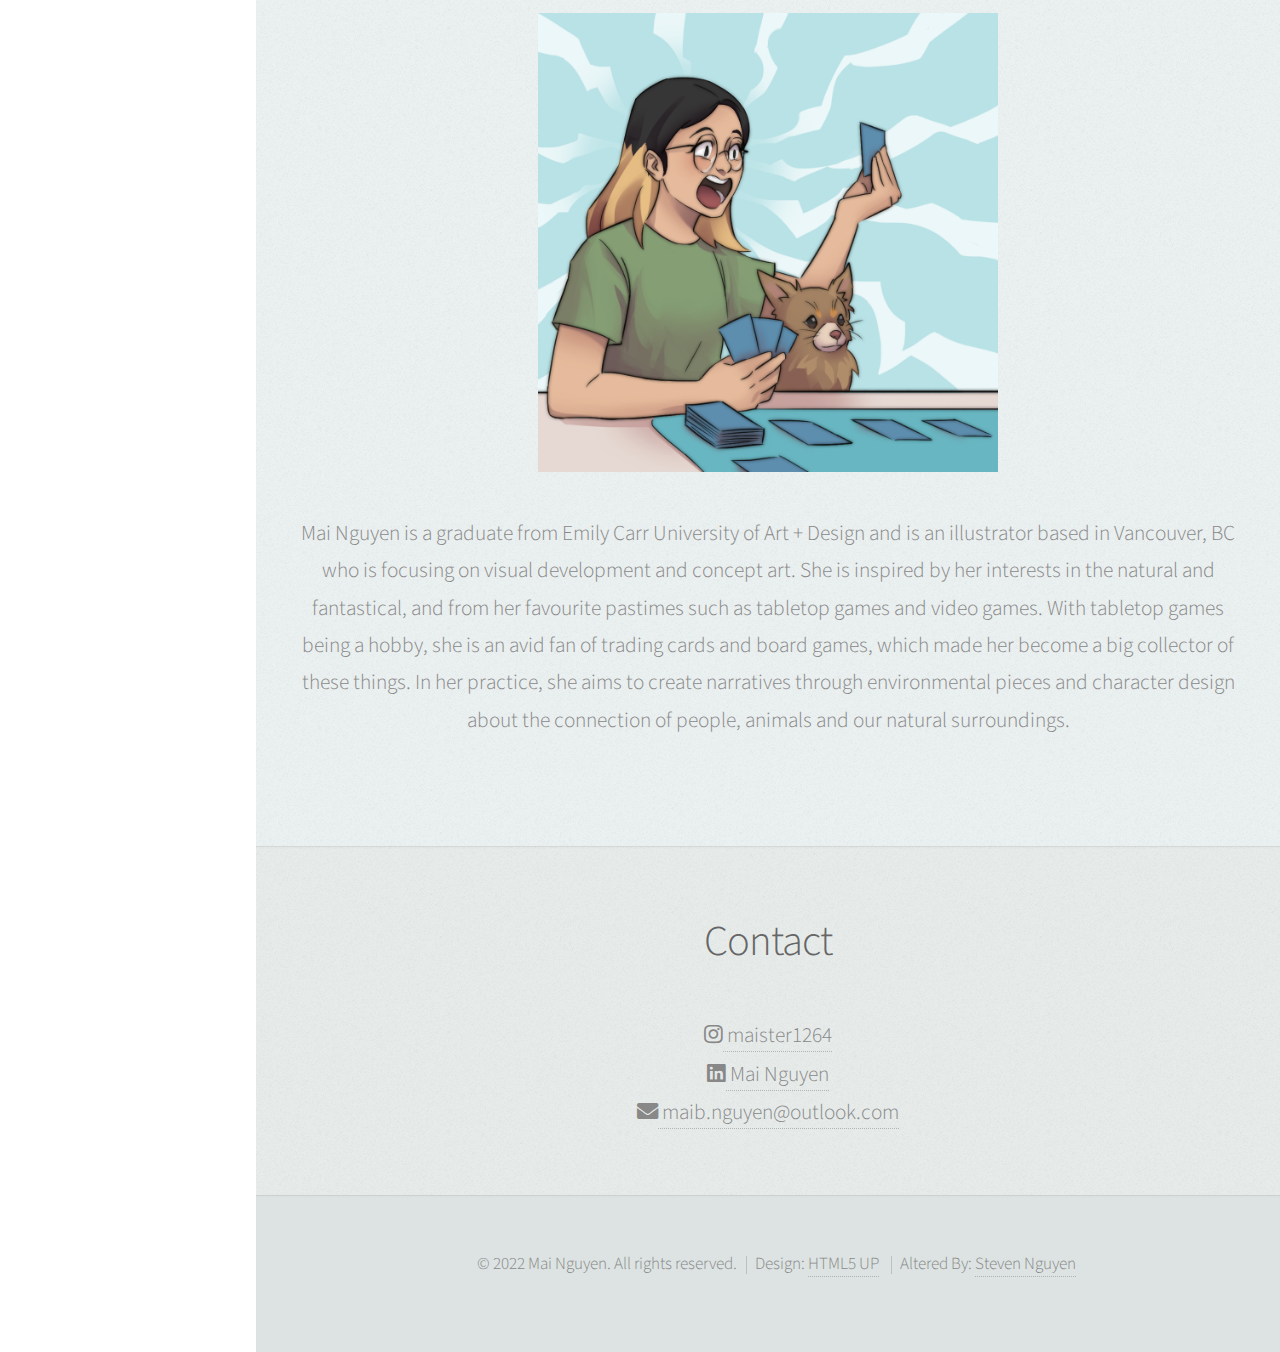
==== commit 34d8d9b9: "Update main pages" ====
--- a/index.html
+++ b/index.html
@@ -41,15 +41,12 @@
 				</div>
 
 				<div class="bottom">
-
-					<!-- Social Icons -->
-						<ul class="icons">
-							<li><a href="mailto: maib.nguyen@outlook.com" class="icon solid fa-envelope"><span class="label">Email</span></a></li>
-							<li><a href="https://www.instagram.com/maister1264/" class="icon brands fa-instagram"><span class="label">Instagram</span></a></li>
-						</ul>
-
+					<ul class="icons">
+						<li><a href="mailto: maib.nguyen@outlook.com" target="_blank" class="icon solid fa-envelope"><span class="label">Email</span></a></li>
+						<li><a href="https://www.instagram.com/maister1264/" target="_blank" class="icon brands fa-instagram"><span class="label">Instagram</span></a></li>
+						<li><a href="https://www.linkedin.com/in/mai-nguyen-666937249/" target="_blank" class="icon brands fa-linkedin"><span class="label">LinkedIn</span></a></li>
+					</ul>
 				</div>
-
 			</div>
 
 		<!-- Main -->
@@ -130,6 +127,9 @@
 									</article>
 									<article class="item">
 										<a href="#" class="image fit"><img src="images\Illus\pic10.jpg" onclick="openModal();currentSlide(17)" alt="" /></a>
+									</article>
+									<article class="item">
+										<a href="#" class="image fit"><img src="images\Illus\pic18.jpg" onclick="openModal();currentSlide(18)" alt="" /></a>
 									</article>
 								</div>
 							</div>
@@ -142,88 +142,93 @@
 						<div class="modal-content">
 					  
 						  <div class="mySlides">
-							<div class="numbertext">1 / 17</div>
-							<img src="images\Illus\pic11.jpg" style="width:100%">
-						  </div>
-
-						  <div class="mySlides">
-							<div class="numbertext">2 / 17</div>
+							<div class="numbertext">1 / 18</div>
+							<img src="images\Illus\pic11.jpg" class="desktop-content" style="width:100%">
+						  </div>
+
+						  <div class="mySlides">
+							<div class="numbertext">2 / 18</div>
 							<img src="images\Illus\pic9.jpg" style="width:100%">
 						  </div>
 					  
 						  <div class="mySlides">
-							<div class="numbertext">3 / 17</div>
+							<div class="numbertext">3 / 18</div>
 							<img src="images\Illus\pic5.jpg" style="width:100%">
 						  </div>
 					  
 						  <div class="mySlides">
-							<div class="numbertext">4 / 17</div>
+							<div class="numbertext">4 / 18</div>
 							<img src="images\Illus\pic3.jpg" style="width:100%">
 						  </div>
 						  					
 						  <div class="mySlides">
-							<div class="numbertext">5 / 17</div>
+							<div class="numbertext">5 / 18</div>
 							<img src="images\Illus\pic12.jpg" style="width:100%">
 						  </div>
 
 						  <div class="mySlides">
-							<div class="numbertext">6 / 17</div>
+							<div class="numbertext">6 / 18</div>
 							<img src="images\Illus\pic17.jpg" style="width:100%">
 						  </div>
 					  
 						  <div class="mySlides">
-							<div class="numbertext">7 / 17</div>
+							<div class="numbertext">7 / 18</div>
 							<img src="images\Illus\pic8.jpg" style="width:100%">
 						  </div>
 					  
 						  <div class="mySlides">
-							<div class="numbertext">8 / 17</div>
+							<div class="numbertext">8 / 18</div>
 							<img src="images\Illus\pic7.jpg" style="width:100%">
 						  </div>
 
 						  <div class="mySlides">
-							<div class="numbertext">9 / 17</div>
+							<div class="numbertext">9 / 18</div>
 							<img src="images\Illus\pic1.jpg" style="width:100%">
 						  </div>
 
 						  <div class="mySlides">
-							<div class="numbertext">10 / 17</div>
+							<div class="numbertext">10 / 18</div>
 							<img src="images\Illus\pic4.jpg" style="width:100%">
 						  </div>
 					  
 						  <div class="mySlides">
-							<div class="numbertext">11 / 17</div>
+							<div class="numbertext">11 / 18</div>
 							<img src="images\Illus\pic16.jpg" style="width:100%">
 						  </div>
 					  
 						  <div class="mySlides">
-							<div class="numbertext">12 / 17</div>
+							<div class="numbertext">12 / 18</div>
 							<img src="images\Illus\pic13.jpg" style="width:100%">
 						  </div>
 						  					
 						  <div class="mySlides">
-							<div class="numbertext">13 / 17</div>
+							<div class="numbertext">13 / 18</div>
 							<img src="images\Illus\pic6.jpg" style="width:100%">
 						  </div>
 
 						  <div class="mySlides">
-							<div class="numbertext">14 / 17</div>
+							<div class="numbertext">14 / 18</div>
 							<img src="images\Illus\pic2.jpg" style="width:100%">
 						  </div>
 					  
 						  <div class="mySlides">
-							<div class="numbertext">15 / 17</div>
+							<div class="numbertext">15 / 18</div>
 							<img src="images\Illus\pic14.jpg" style="width:100%">
 						  </div>
 					  
 						  <div class="mySlides">
-							<div class="numbertext">16 / 17</div>
+							<div class="numbertext">16 / 18</div>
 							<img src="images\Illus\pic15.jpg" style="width:100%">
 						  </div>
 
 						  <div class="mySlides">
-							<div class="numbertext">17 / 17</div>
+							<div class="numbertext">17 /18</div>
 							<img src="images\Illus\pic10.jpg" style="width:100%">
+						  </div>
+
+						  <div class="mySlides">
+							<div class="numbertext">18 /18</div>
+							<img src="images\Illus\pic18.jpg" style="width:100%">
 						  </div>
 
 						  <a class="prev" onclick="plusSlides(-1)">&#10094;</a>
@@ -243,16 +248,25 @@
 								<div class="col-4 col-12-mobile">
 									<article class="item">
 										<a href="layout.html" class="image fit"><img src="images\Floating market thumbnail.jpg" alt="" /></a>
+										<header>
+											<h3>Floating Market Layout</h3>
+										</header>
 									</article>
 								</div>
 								<div class="col-4 col-12-mobile">
 									<article class="item">
 										<a href="prax.html" class="image fit"><img src="images\White Bark Pangolin Thumbnail.jpg" alt="" /></a>
+										<header>
+											<h3>White Bark Pangolin World Building</h3>
+										</header>
 									</article>
 								</div>
 								<div class="col-4 col-12-mobile">
 									<article class="item">
 										<a href="cards.html" class="image fit"><img src="images\Beast Builder Thumbnail.png" alt="" /></a>
+										<header>
+											<h3>Beast Build - Card Game</h3>
+										</header>
 									</article>
 								</div>
 							</div>
@@ -270,7 +284,7 @@
 							<div class="row">
 								<div class="col-3 col-2-mobile"></div>
 								<div class="col-6 col-8-mobile">
-									<a href="#" class="image featured"><img src="images\big_avatar.jpg" alt="" /></a>
+									<a><img class="profile" src="images\big_avatar.jpg" alt="" /></a>
 								</div>
 								<div class="col-3 col-2-mobile"></div>
 							</div>
@@ -280,34 +294,30 @@
 						</div>
 					</section>
 
-				<!-- Contact -->
 					<section id="contact" class="four">
 						<div class="container">
-
 							<header>
 								<h2>Contact</h2>
 							</header>
 							<div class="d-flex justify-content-center">
-								<i class="icon brands fa-instagram"></i><a href="https://www.instagram.com/maister1264/"> maister1264 </a>
+								<i class="icon brands fa-instagram"></i><a href="https://www.instagram.com/maister1264/" target="_blank"> maister1264 </a>
 							</div>
 							<div class="d-flex justify-content-center">
-								<i class="icon solid fa-envelope"></i><a href="mailto: maib.nguyen@outlook.com"> maib.nguyen@outlook.com</a>
-							</div>
-
-						</div>
-					</section>
-
+								<i class="icon brands fa-linkedin"></i><a href="https://www.linkedin.com/in/mai-nguyen-666937249/" target="_blank"> Mai Nguyen</a>
+							</div>
+							<div class="d-flex justify-content-center">
+								<i class="icon solid fa-envelope"></i><a href="mailto: maib.nguyen@outlook.com" target="_blank"> maib.nguyen@outlook.com</a>
+							</div>
+						</div>
+					</section>
 			</div>
 
 		<!-- Footer -->
 			<div id="footer">
-
-				<!-- Copyright -->
-					<ul class="copyright">
-						<li>&copy; 2022 Mai Nguyen. All rights reserved.</li><li>Design: <a href="http://html5up.net">HTML5 UP</a></li>
-						<li>Altered By: <a href="https://www.linkedin.com/in/steven-nguyen-a5564b223/">Steven Nguyen</a>
-					</ul>
-
+				<ul class="copyright">
+					<li>&copy; 2022 Mai Nguyen. All rights reserved.</li><li>Design: <a href="http://html5up.net " target="_blank">HTML5 UP</a></li>
+					<li>Altered By: <a href="https://www.linkedin.com/in/steven-nguyen-a5564b223/" target="_blank">Steven Nguyen</a>
+				</ul>
 			</div>
 
 		<!-- Scripts -->
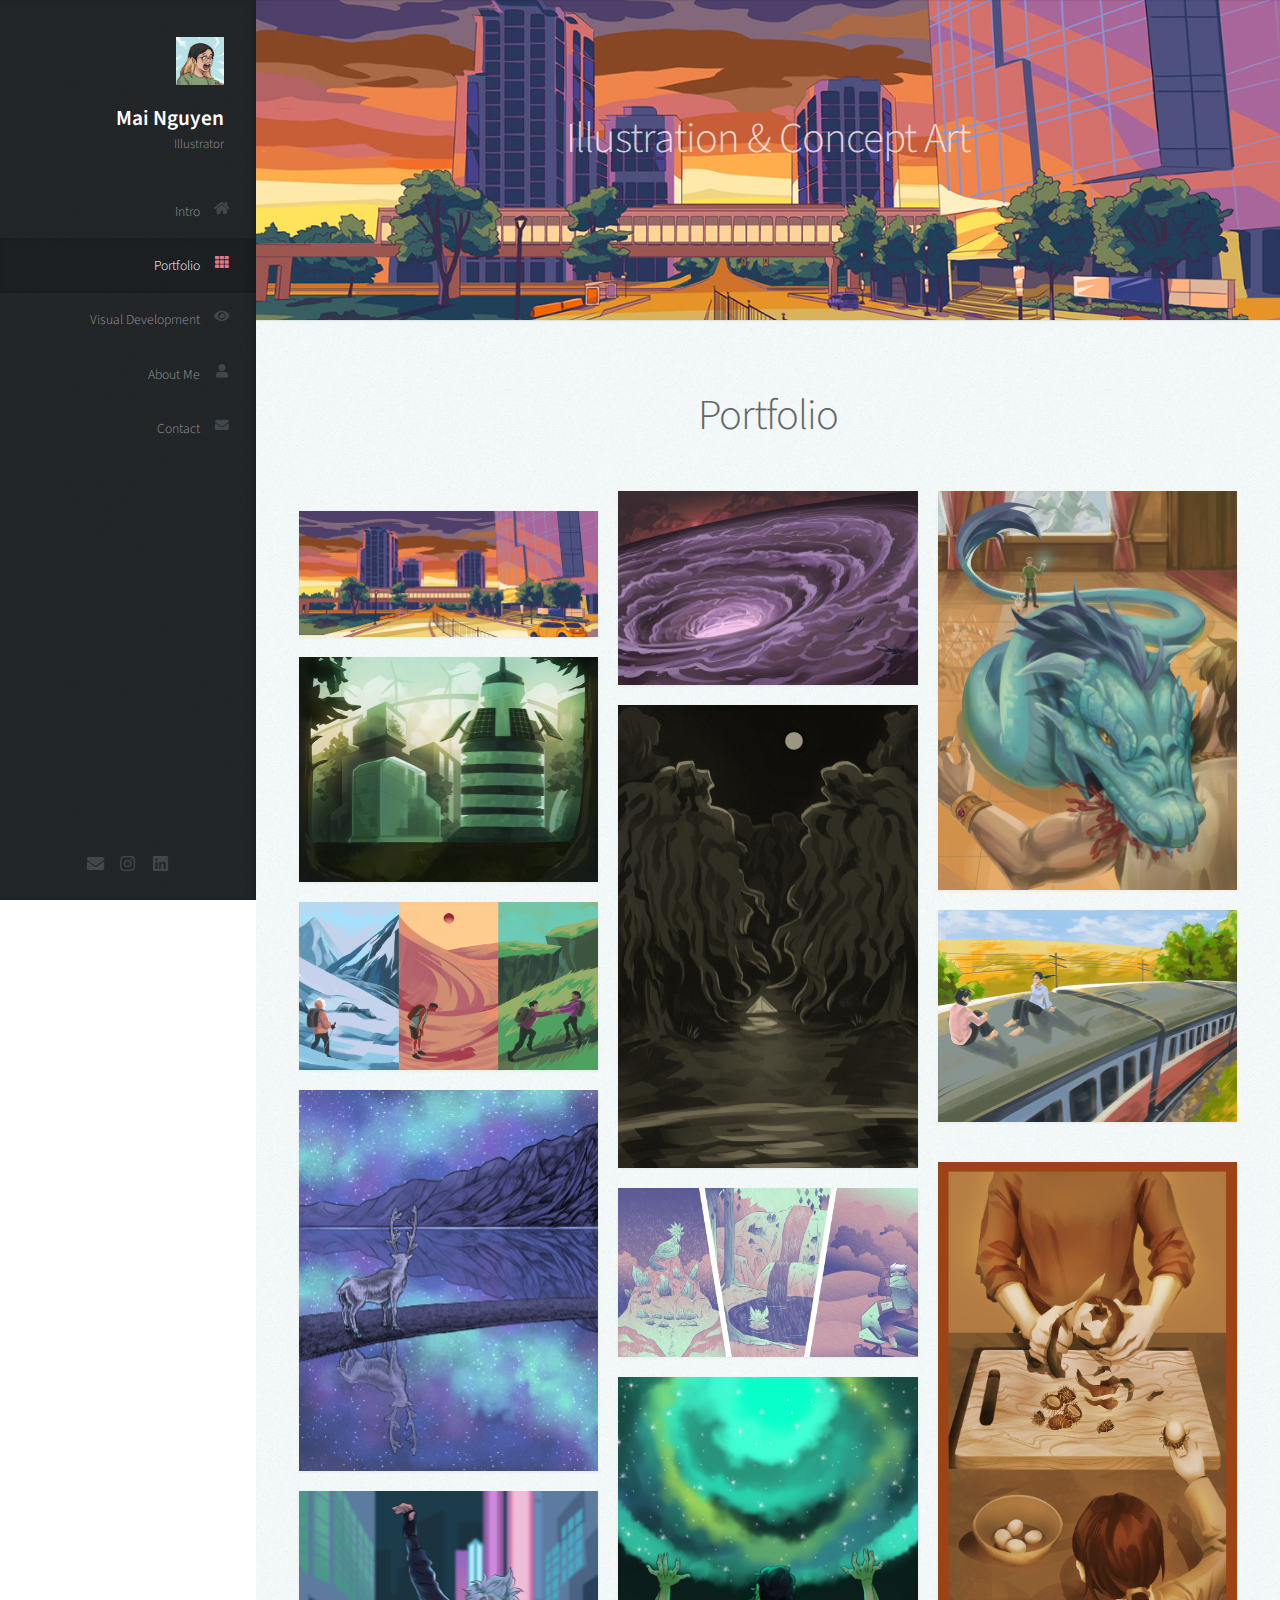
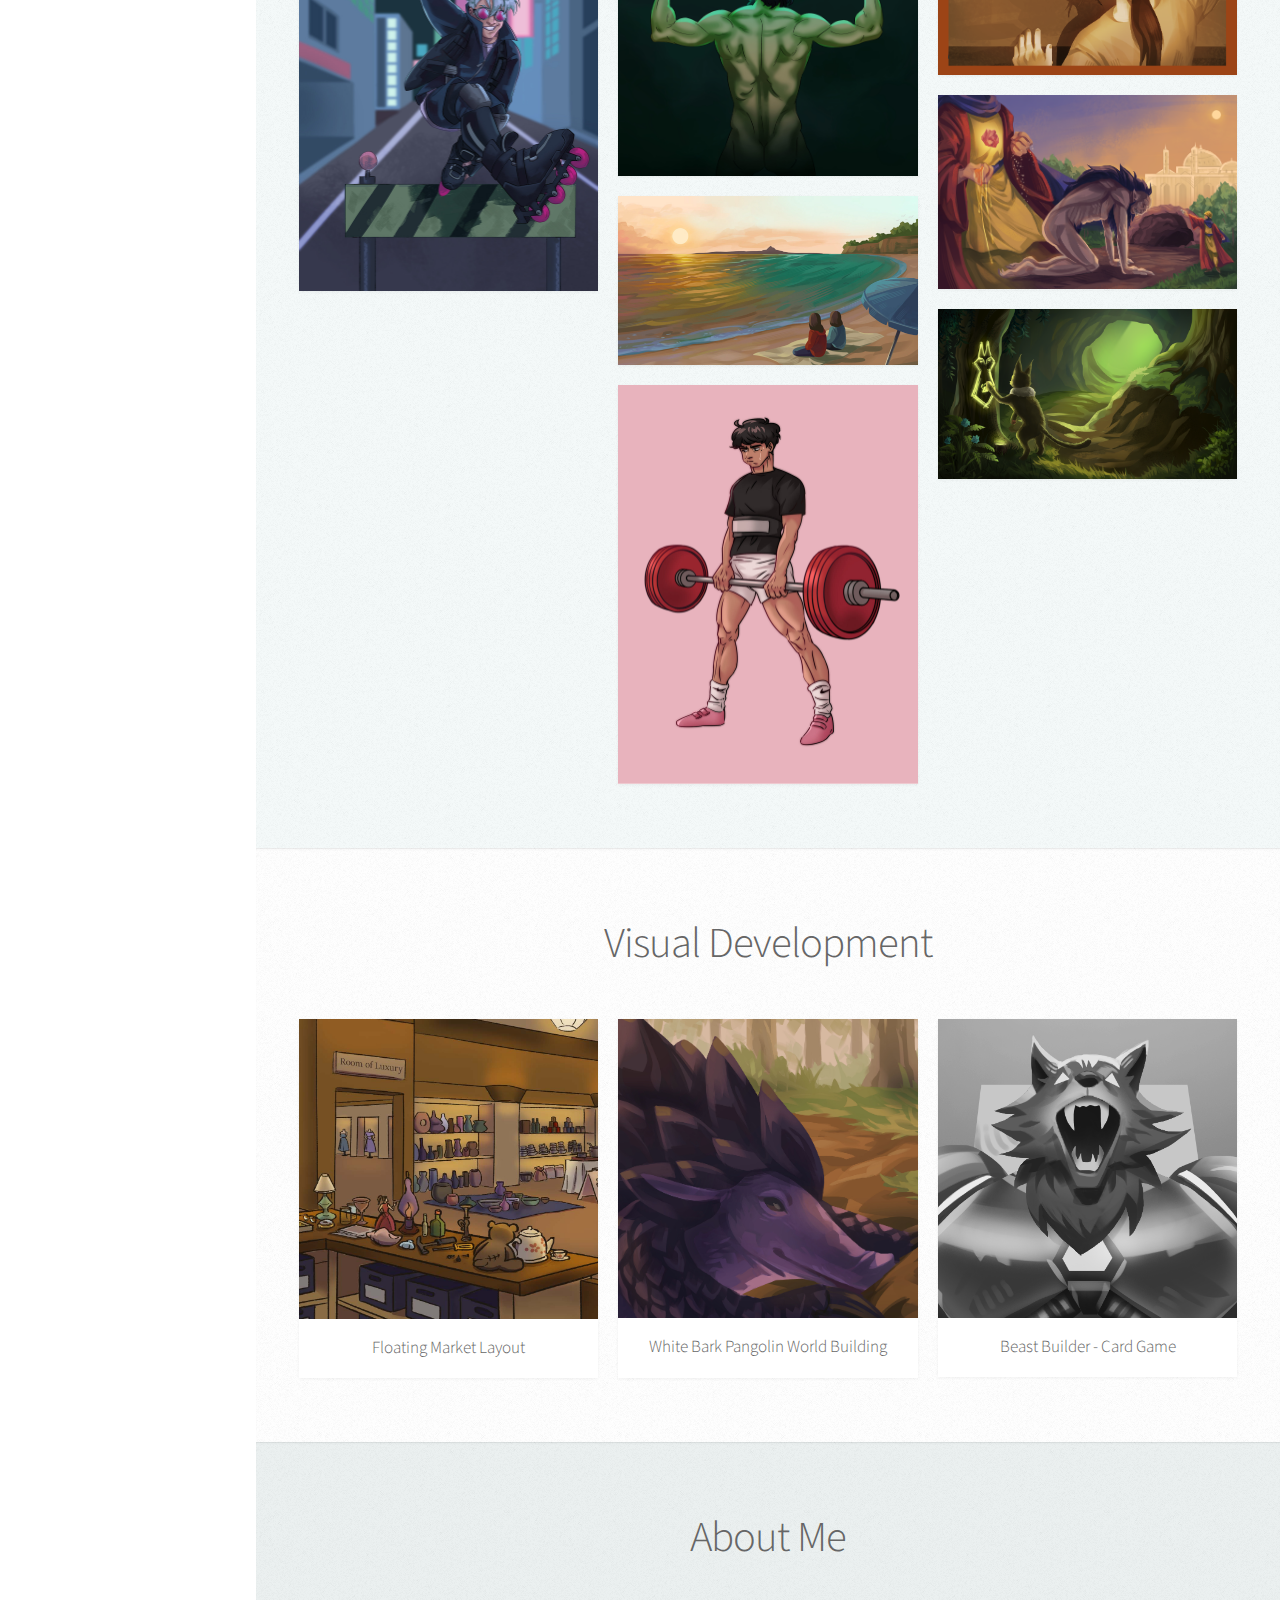
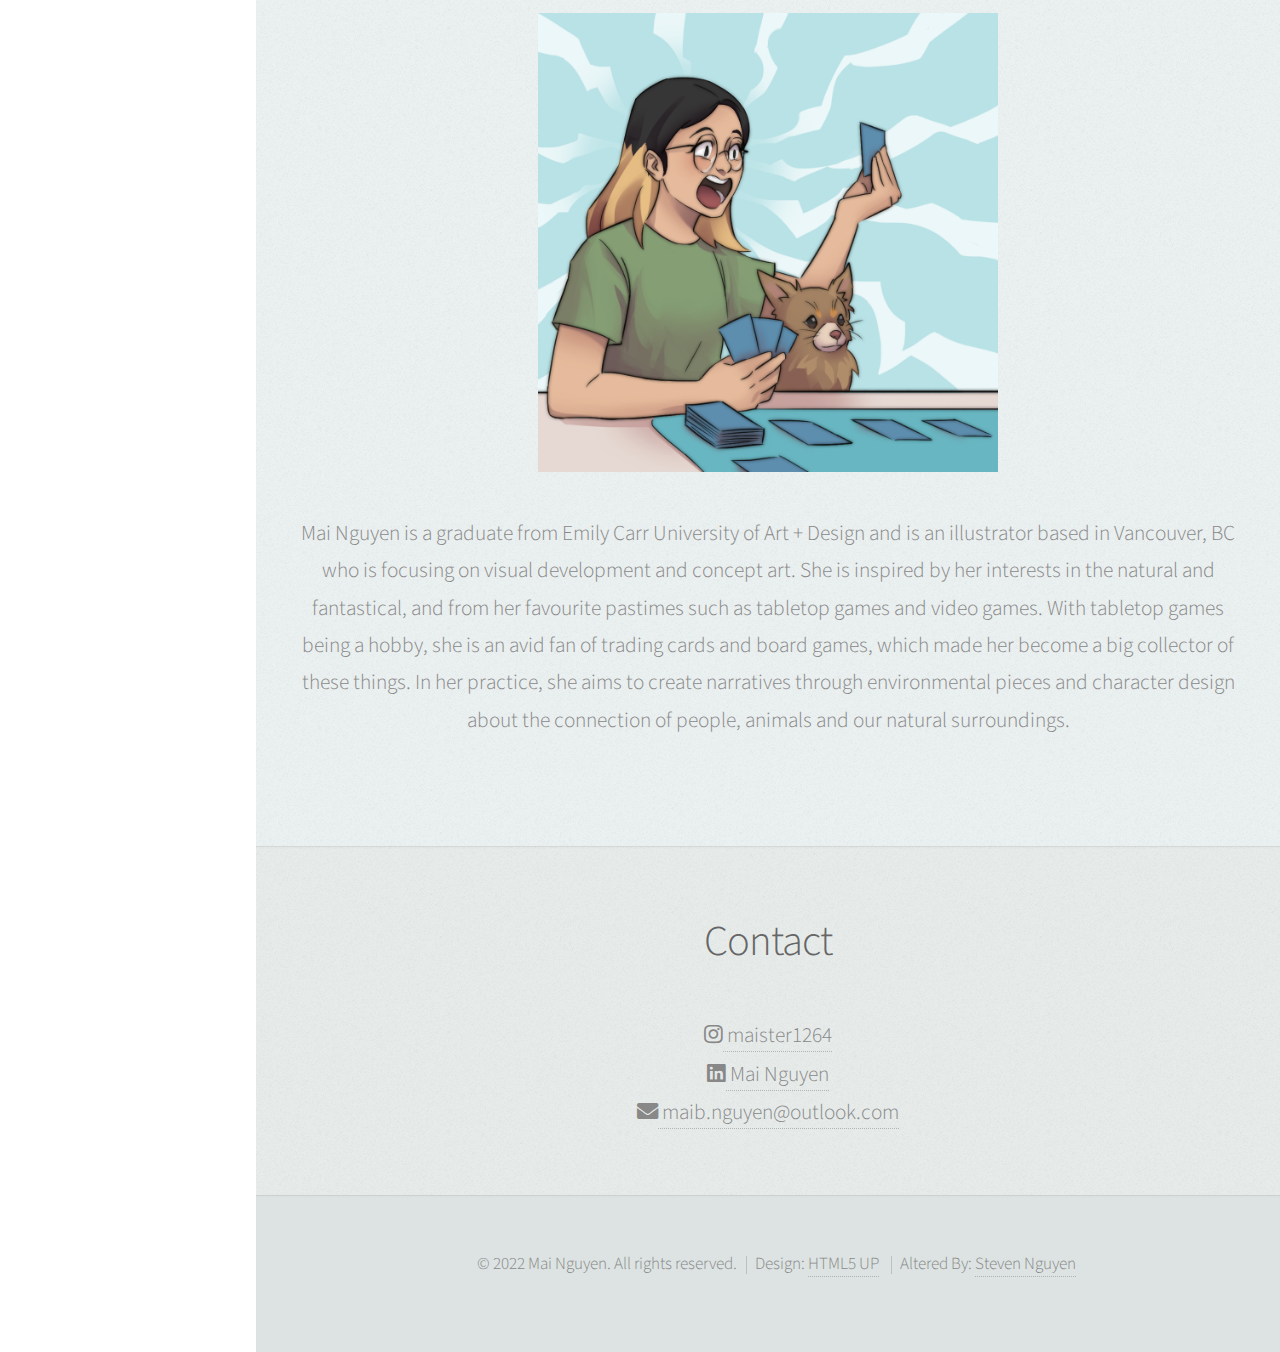
==== commit e68c712f: "Fix Beast builder" ====
--- a/index.html
+++ b/index.html
@@ -72,64 +72,64 @@
 							<div class="row">
 								<div class="col-4 col-12-mobile">
 									<article class="item">
-										<a href="#" class="image fit"><img id="myImg" src="images\Illus\pic11.jpg" onclick="openModal();currentSlide(1)" alt="" /></a>
-									</article>
-									<article class="item">
-										<a href="#" class="image fit"><img src="images\Illus\pic9.jpg" onclick="openModal();currentSlide(2)" alt="" /></a>
-									</article>
-									<article class="item">
-										<a href="#" class="image fit"><img src="images\Illus\pic5.jpg" onclick="openModal();currentSlide(3)" alt="" /></a>
-									</article>
-									<article class="item">
-										<a href="#" class="image fit"><img src="images\Illus\pic3.jpg" onclick="openModal();currentSlide(4)" alt="" /></a>
-									</article>
-									<article class="item">
-										<a href="#" class="image fit"><img src="images\Illus\pic12.jpg" onclick="openModal();currentSlide(5)" alt="" /></a>
-									</article>
-									<article class="item">
-										<a href="#" class="image fit"><img src="images\Illus\pic17.jpg" onclick="openModal();currentSlide(6)" alt="" /></a>
-									</article>
-								</div>
-
-								<div class="col-4 col-12-mobile">
-									<article class="item">
-										<a href="#" class="image fit"><img src="images\Illus\pic8.jpg" onclick="openModal();currentSlide(7)" alt="" /></a>
-									</article>
-									<article class="item">
-										<a href="#" class="image fit"><img src="images\Illus\pic7.jpg" onclick="openModal();currentSlide(8)" alt="" /></a>
-									</article>
-									<article class="item">
-										<a href="#" class="image fit"><img src="images\Illus\pic1.jpg" onclick="openModal();currentSlide(9)" alt="" /></a>
-									</article>
-									<article class="item">
-										<a href="#" class="image fit"><img src="images\Illus\pic4.jpg" onclick="openModal();currentSlide(10)" alt="" /></a>
-									</article>
-									<article class="item">
-										<a href="#" class="image fit"><img src="images\Illus\pic16.jpg" onclick="openModal();currentSlide(11)" alt="" /></a>
-									</article>
-									<article class="item">
-										<a href="#" class="image fit"><img src="images\Illus\pic13.jpg" onclick="openModal();currentSlide(12)" alt="" /></a>
-									</article>
-
-								</div>
-								<div class="col-4 col-12-mobile">
-									<article class="item">
-										<a href="#" class="image fit"><img src="images\Illus\pic6.jpg" onclick="openModal();currentSlide(13)" alt="" /></a>
-									</article>
-									<article class="item">
-										<a href="#" class="image fit"><img src="images\Illus\pic2.jpg" onclick="openModal();currentSlide(14)" alt="" /></a>
-									</article>
-									<article class="item">
-										<a href="#" class="image fit"><img src="images\Illus\pic14.jpg" onclick="openModal();currentSlide(15)" alt="" /></a>
-									</article>
-									<article class="item">
-										<a href="#" class="image fit"><img src="images\Illus\pic15.jpg" onclick="openModal();currentSlide(16)" alt="" /></a>
-									</article>
-									<article class="item">
-										<a href="#" class="image fit"><img src="images\Illus\pic10.jpg" onclick="openModal();currentSlide(17)" alt="" /></a>
-									</article>
-									<article class="item">
-										<a href="#" class="image fit"><img src="images\Illus\pic18.jpg" onclick="openModal();currentSlide(18)" alt="" /></a>
+										<a href="#!" class="image fit"><img src="images\Illus\pic11.jpg" onclick="openModal();currentSlide(1)" alt="" /></a>
+									</article>
+									<article class="item">
+										<a href="#!" class="image fit"><img src="images\Illus\pic9.jpg" onclick="openModal();currentSlide(2)" alt="" /></a>
+									</article>
+									<article class="item">
+										<a href="#!" class="image fit"><img src="images\Illus\pic5.jpg" onclick="openModal();currentSlide(3)" alt="" /></a>
+									</article>
+									<article class="item">
+										<a href="#!" class="image fit"><img src="images\Illus\pic3.jpg" onclick="openModal();currentSlide(4)" alt="" /></a>
+									</article>
+									<article class="item">
+										<a href="#!" class="image fit"><img src="images\Illus\pic12.jpg" onclick="openModal();currentSlide(5)" alt="" /></a>
+									</article>
+									<article class="item">
+										<a href="#!" class="image fit"><img src="images\Illus\pic17.jpg" onclick="openModal();currentSlide(6)" alt="" /></a>
+									</article>
+								</div>
+
+								<div class="col-4 col-12-mobile">
+									<article class="item">
+										<a href="#!" class="image fit"><img src="images\Illus\pic8.jpg" onclick="openModal();currentSlide(7)" alt="" /></a>
+									</article>
+									<article class="item">
+										<a href="#!" class="image fit"><img src="images\Illus\pic7.jpg" onclick="openModal();currentSlide(8)" alt="" /></a>
+									</article>
+									<article class="item">
+										<a href="#!" class="image fit"><img src="images\Illus\pic1.jpg" onclick="openModal();currentSlide(9)" alt="" /></a>
+									</article>
+									<article class="item">
+										<a href="#!" class="image fit"><img src="images\Illus\pic4.jpg" onclick="openModal();currentSlide(10)" alt="" /></a>
+									</article>
+									<article class="item">
+										<a href="#!" class="image fit"><img src="images\Illus\pic16.jpg" onclick="openModal();currentSlide(11)" alt="" /></a>
+									</article>
+									<article class="item">
+										<a href="#!" class="image fit"><img src="images\Illus\pic13.jpg" onclick="openModal();currentSlide(12)" alt="" /></a>
+									</article>
+
+								</div>
+								<div class="col-4 col-12-mobile">
+									<article class="item">
+										<a href="#!" class="image fit"><img src="images\Illus\pic6.jpg" onclick="openModal();currentSlide(13)" alt="" /></a>
+									</article>
+									<article class="item">
+										<a href="#!" class="image fit"><img src="images\Illus\pic2.jpg" onclick="openModal();currentSlide(14)" alt="" /></a>
+									</article>
+									<article class="item">
+										<a href="#!" class="image fit"><img src="images\Illus\pic14.jpg" onclick="openModal();currentSlide(15)" alt="" /></a>
+									</article>
+									<article class="item">
+										<a href="#!" class="image fit"><img src="images\Illus\pic15.jpg" onclick="openModal();currentSlide(16)" alt="" /></a>
+									</article>
+									<article class="item">
+										<a href="#!" class="image fit"><img src="images\Illus\pic10.jpg" onclick="openModal();currentSlide(17)" alt="" /></a>
+									</article>
+									<article class="item">
+										<a href="#!" class="image fit"><img src="images\Illus\pic18.jpg" onclick="openModal();currentSlide(18)" alt="" /></a>
 									</article>
 								</div>
 							</div>
@@ -265,7 +265,7 @@
 									<article class="item">
 										<a href="cards.html" class="image fit"><img src="images\Beast Builder Thumbnail.png" alt="" /></a>
 										<header>
-											<h3>Beast Build - Card Game</h3>
+											<h3>Beast Builder - Card Game</h3>
 										</header>
 									</article>
 								</div>
@@ -371,4 +371,4 @@
 				</script>
 
 	</body>
-</html>+</html>
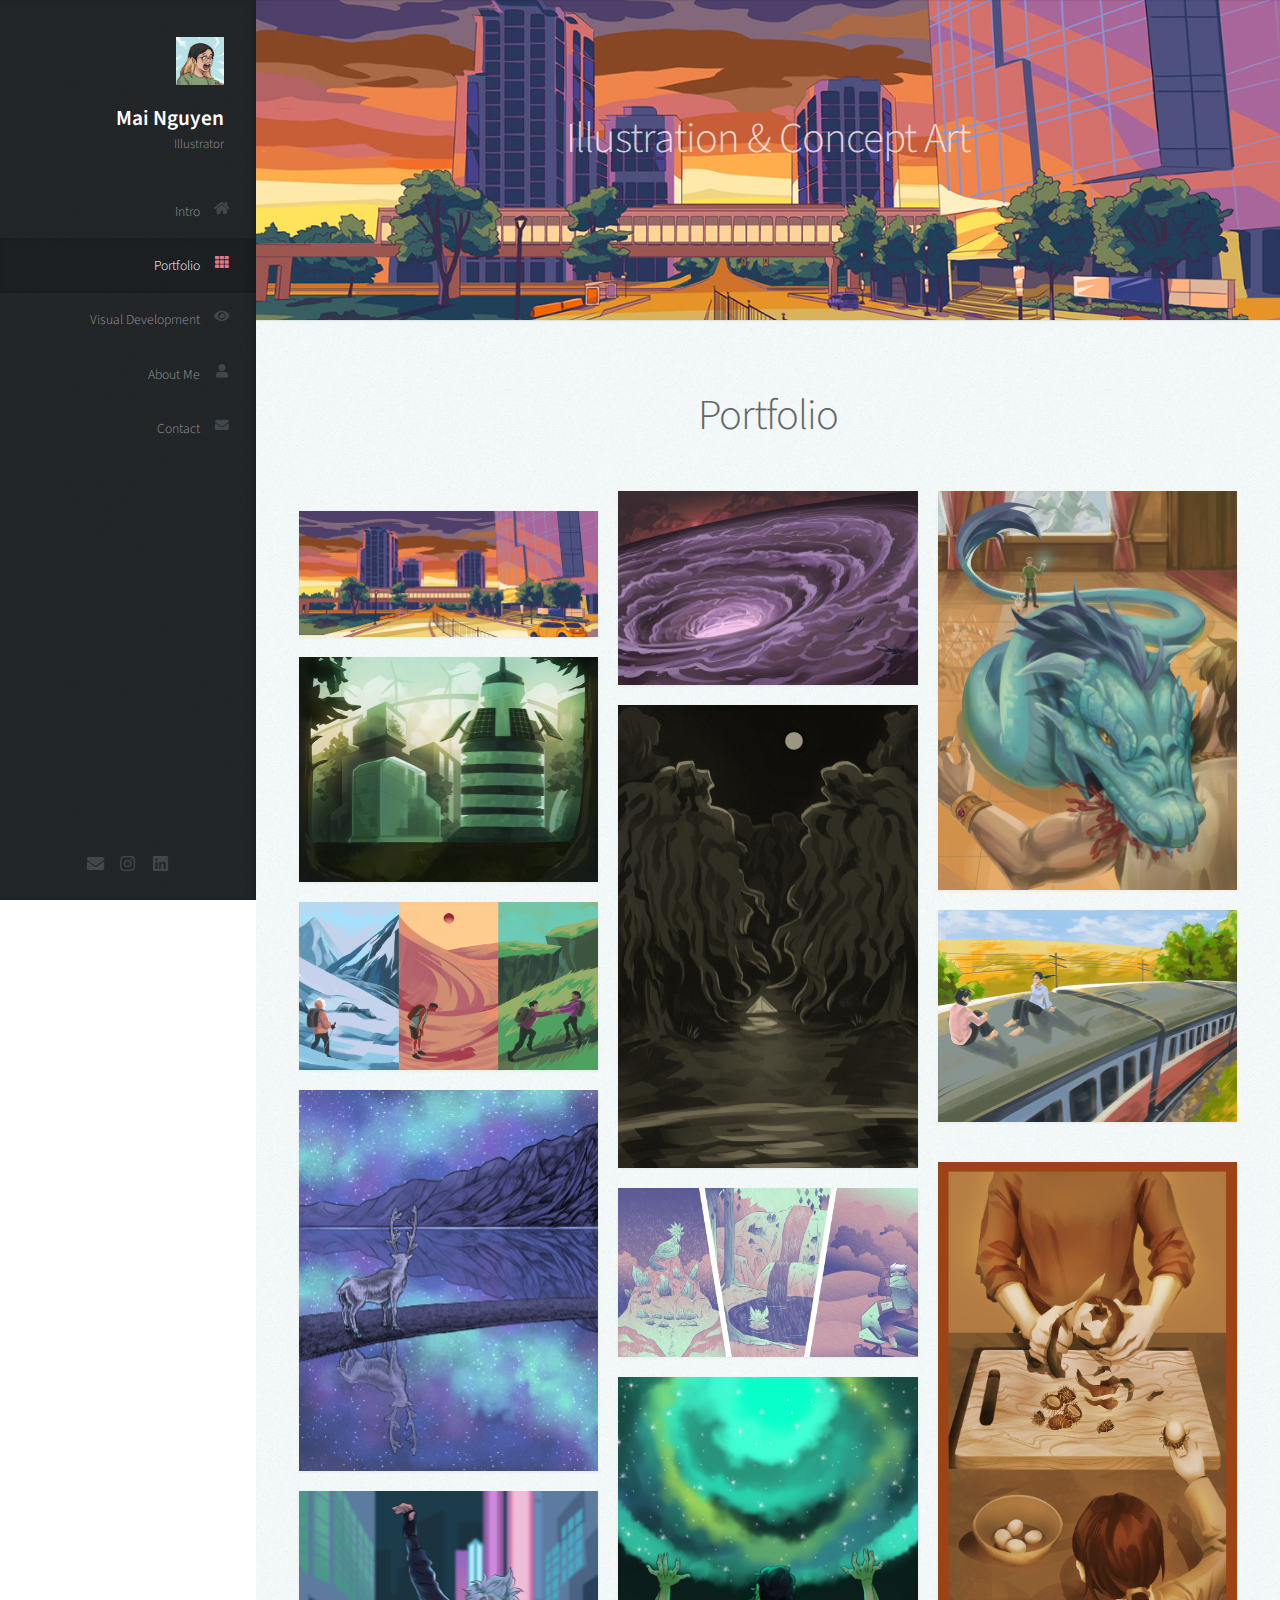
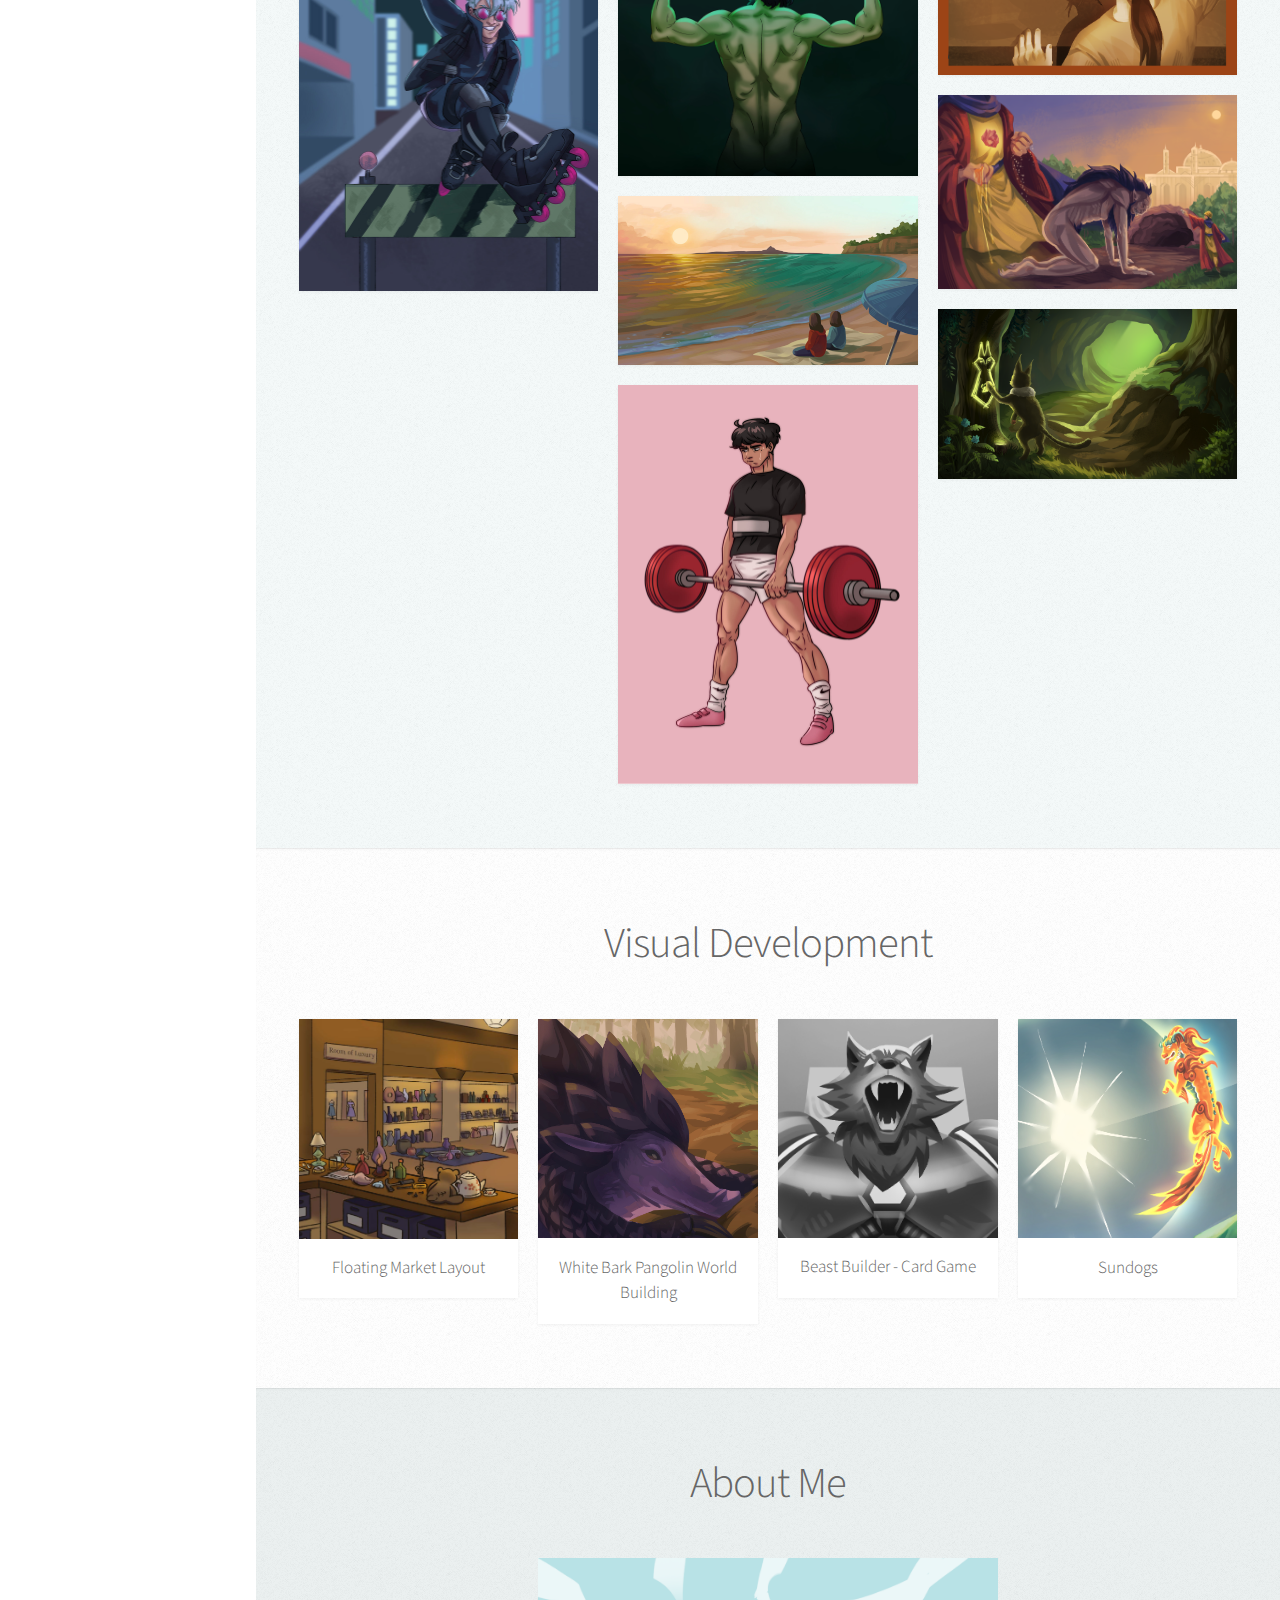
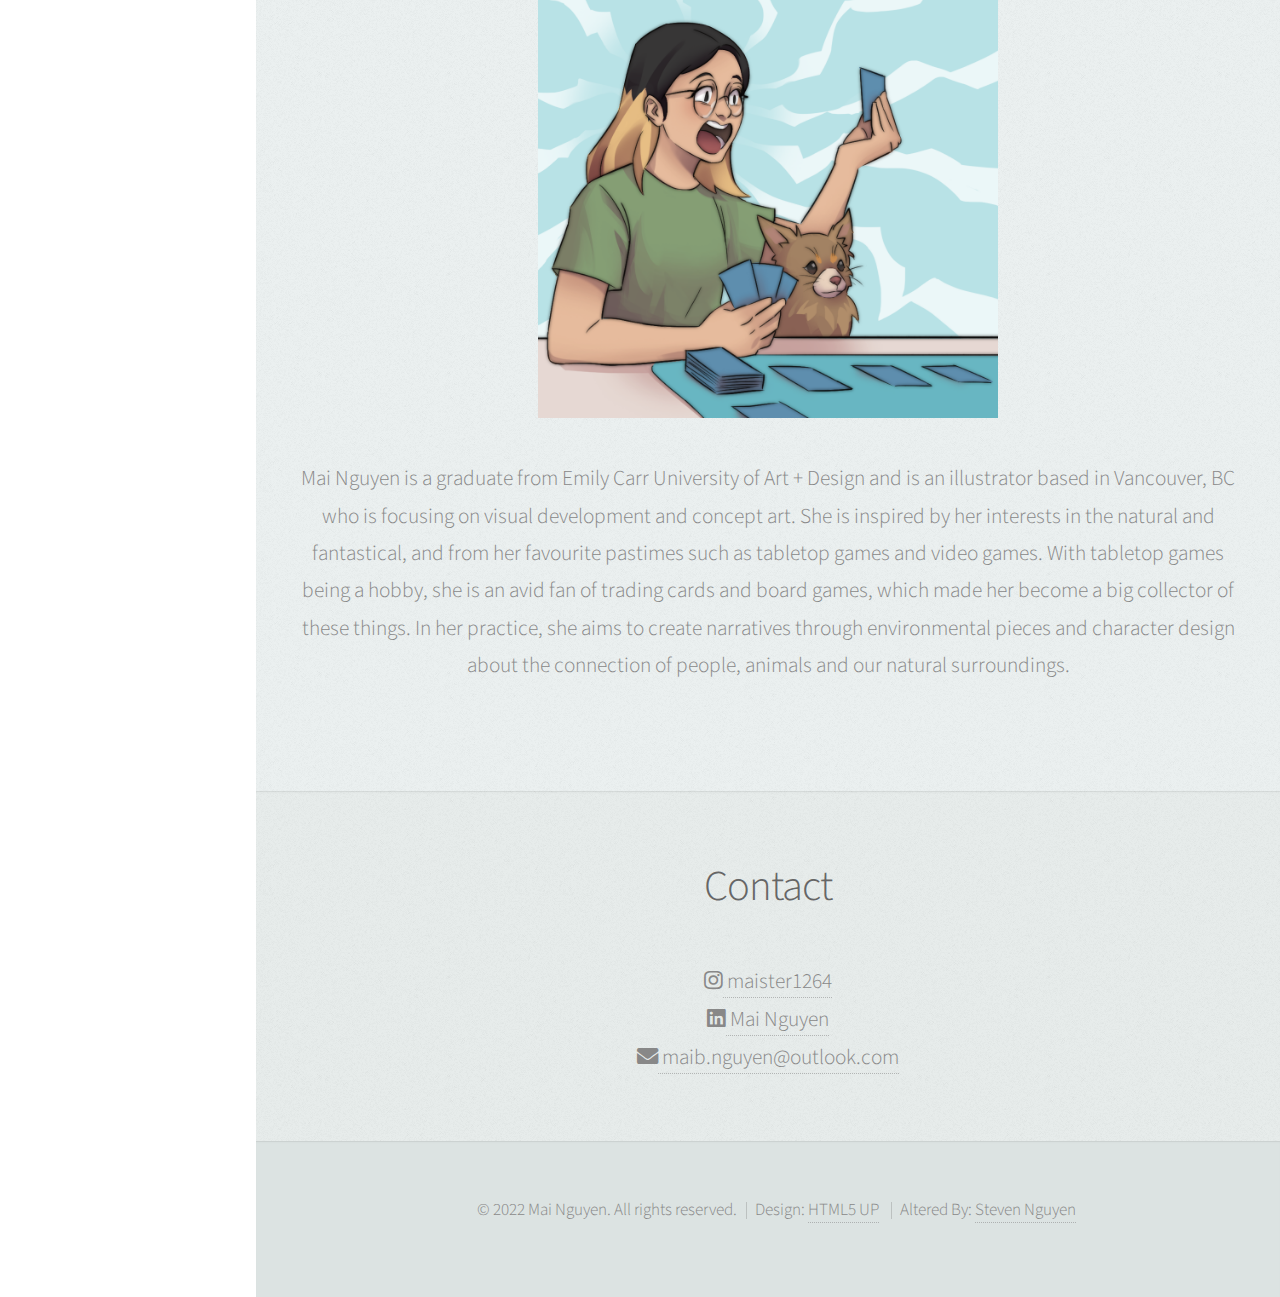
==== commit c320ec92: "Add new pics and new project" ====
--- a/index.html
+++ b/index.html
@@ -245,7 +245,7 @@
 							</header>
 
 							<div class="row">
-								<div class="col-4 col-12-mobile">
+								<div class="col-3 col-12-mobile">
 									<article class="item">
 										<a href="layout.html" class="image fit"><img src="images\Floating market thumbnail.jpg" alt="" /></a>
 										<header>
@@ -253,7 +253,7 @@
 										</header>
 									</article>
 								</div>
-								<div class="col-4 col-12-mobile">
+								<div class="col-3 col-12-mobile">
 									<article class="item">
 										<a href="prax.html" class="image fit"><img src="images\White Bark Pangolin Thumbnail.jpg" alt="" /></a>
 										<header>
@@ -261,11 +261,19 @@
 										</header>
 									</article>
 								</div>
-								<div class="col-4 col-12-mobile">
+								<div class="col-3 col-12-mobile">
 									<article class="item">
 										<a href="cards.html" class="image fit"><img src="images\Beast Builder Thumbnail.png" alt="" /></a>
 										<header>
 											<h3>Beast Builder - Card Game</h3>
+										</header>
+									</article>
+								</div>
+								<div class="col-3 col-12-mobile">
+									<article class="item">
+										<a href="sundog.html" class="image fit"><img src="images\Sundog thumbnail site.png" alt="" /></a>
+										<header>
+											<h3>Sundogs</h3>
 										</header>
 									</article>
 								</div>
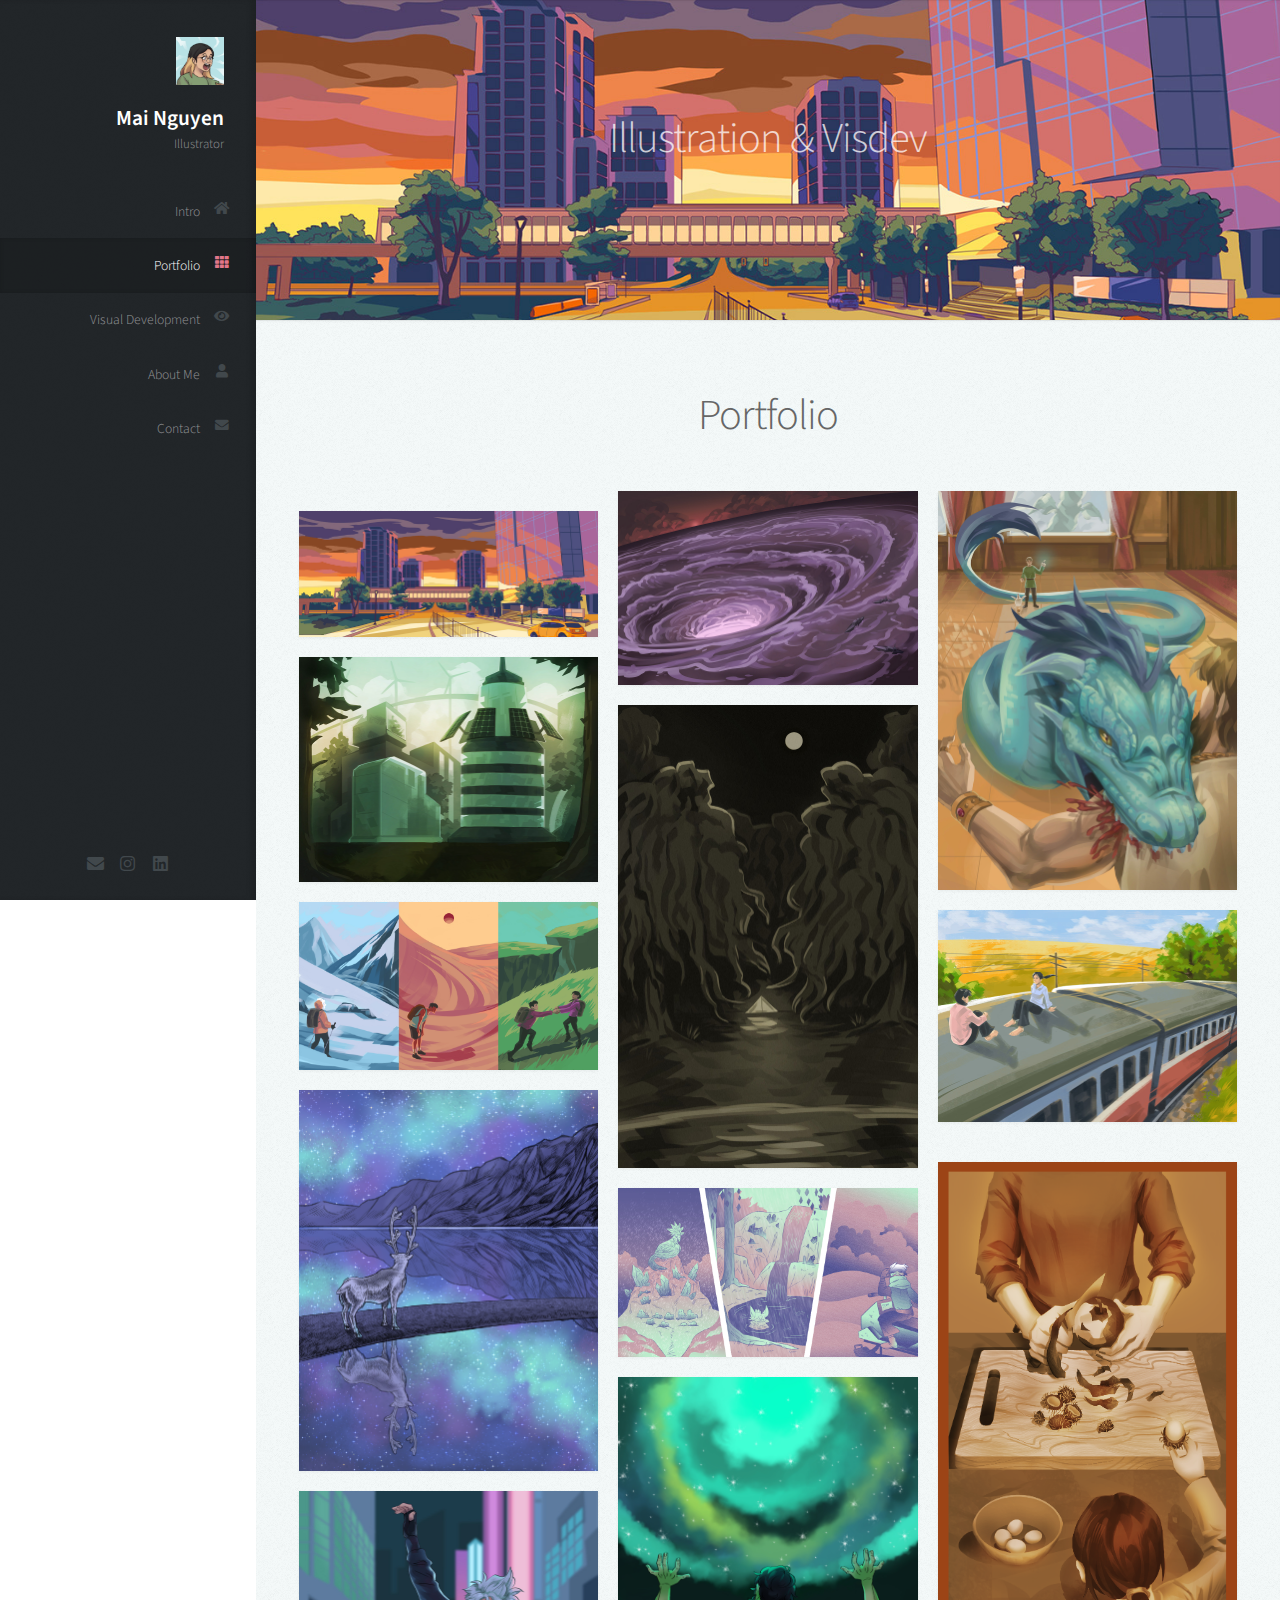
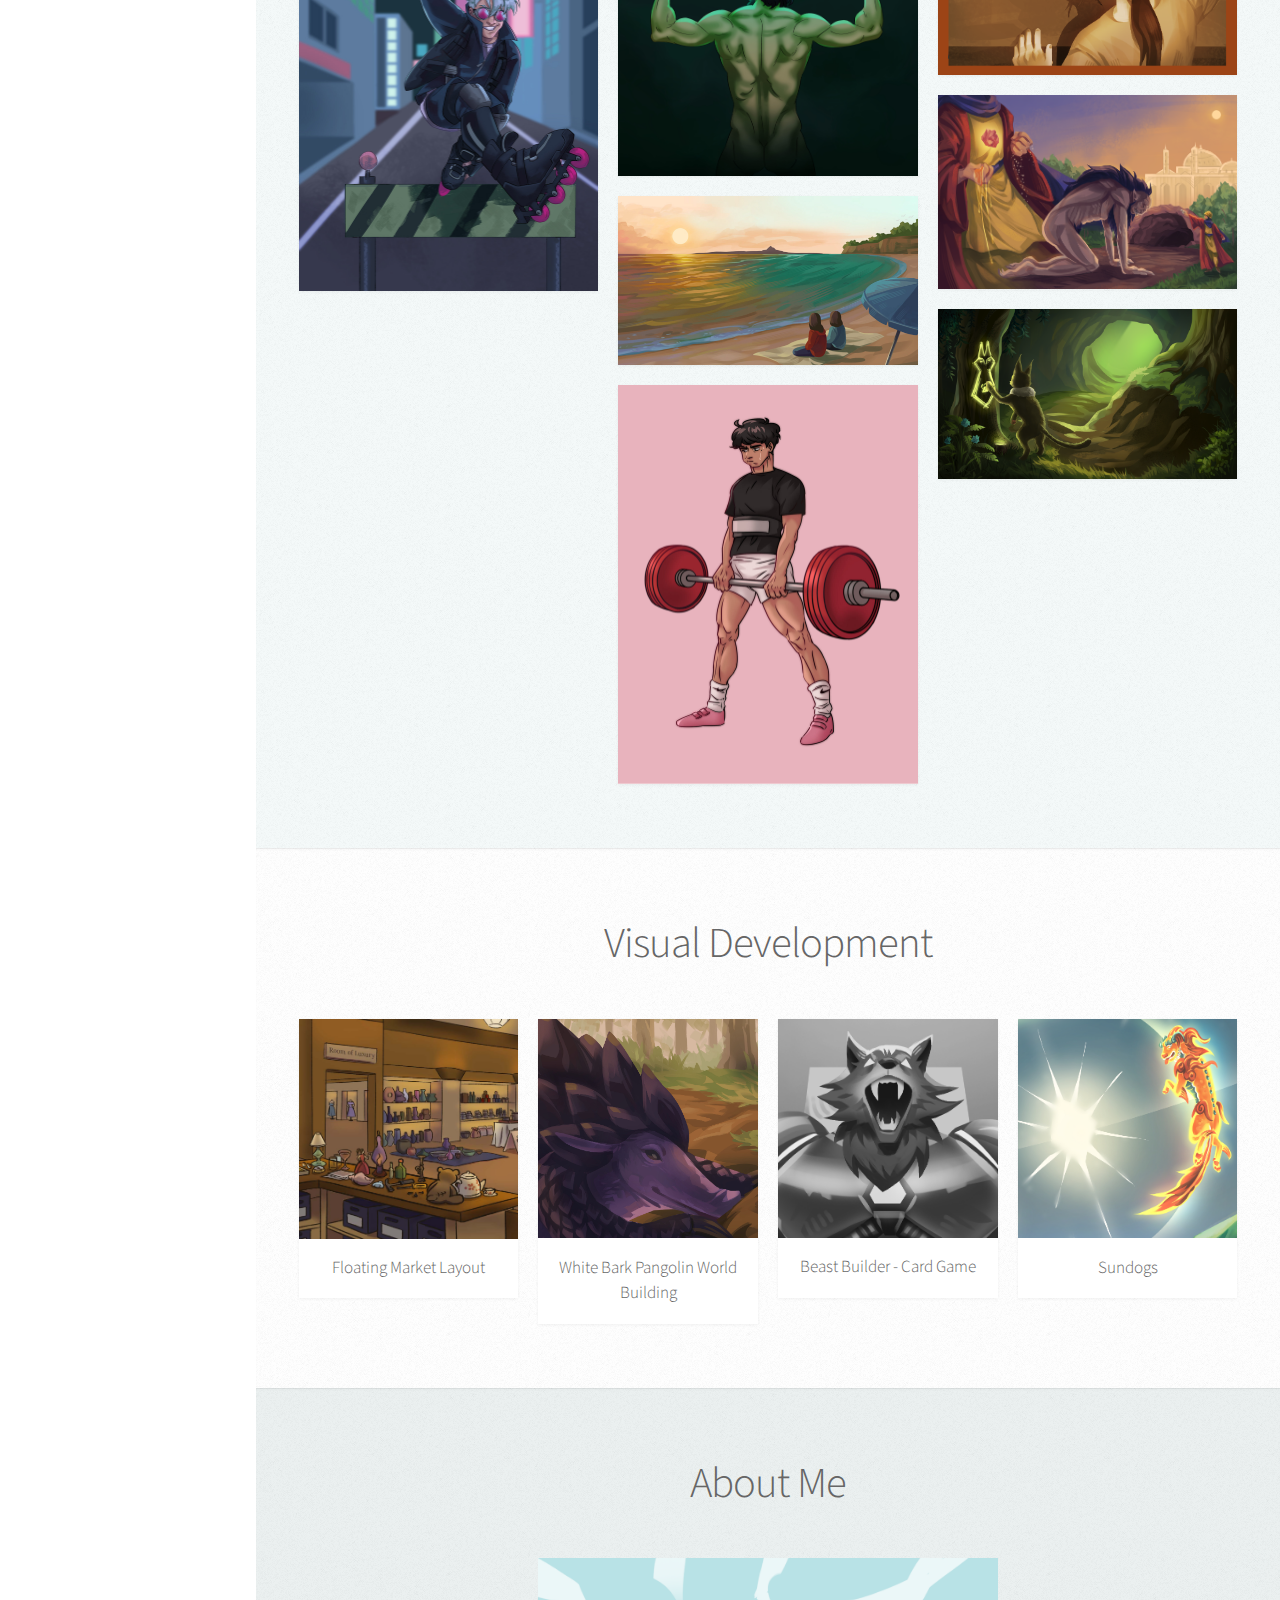
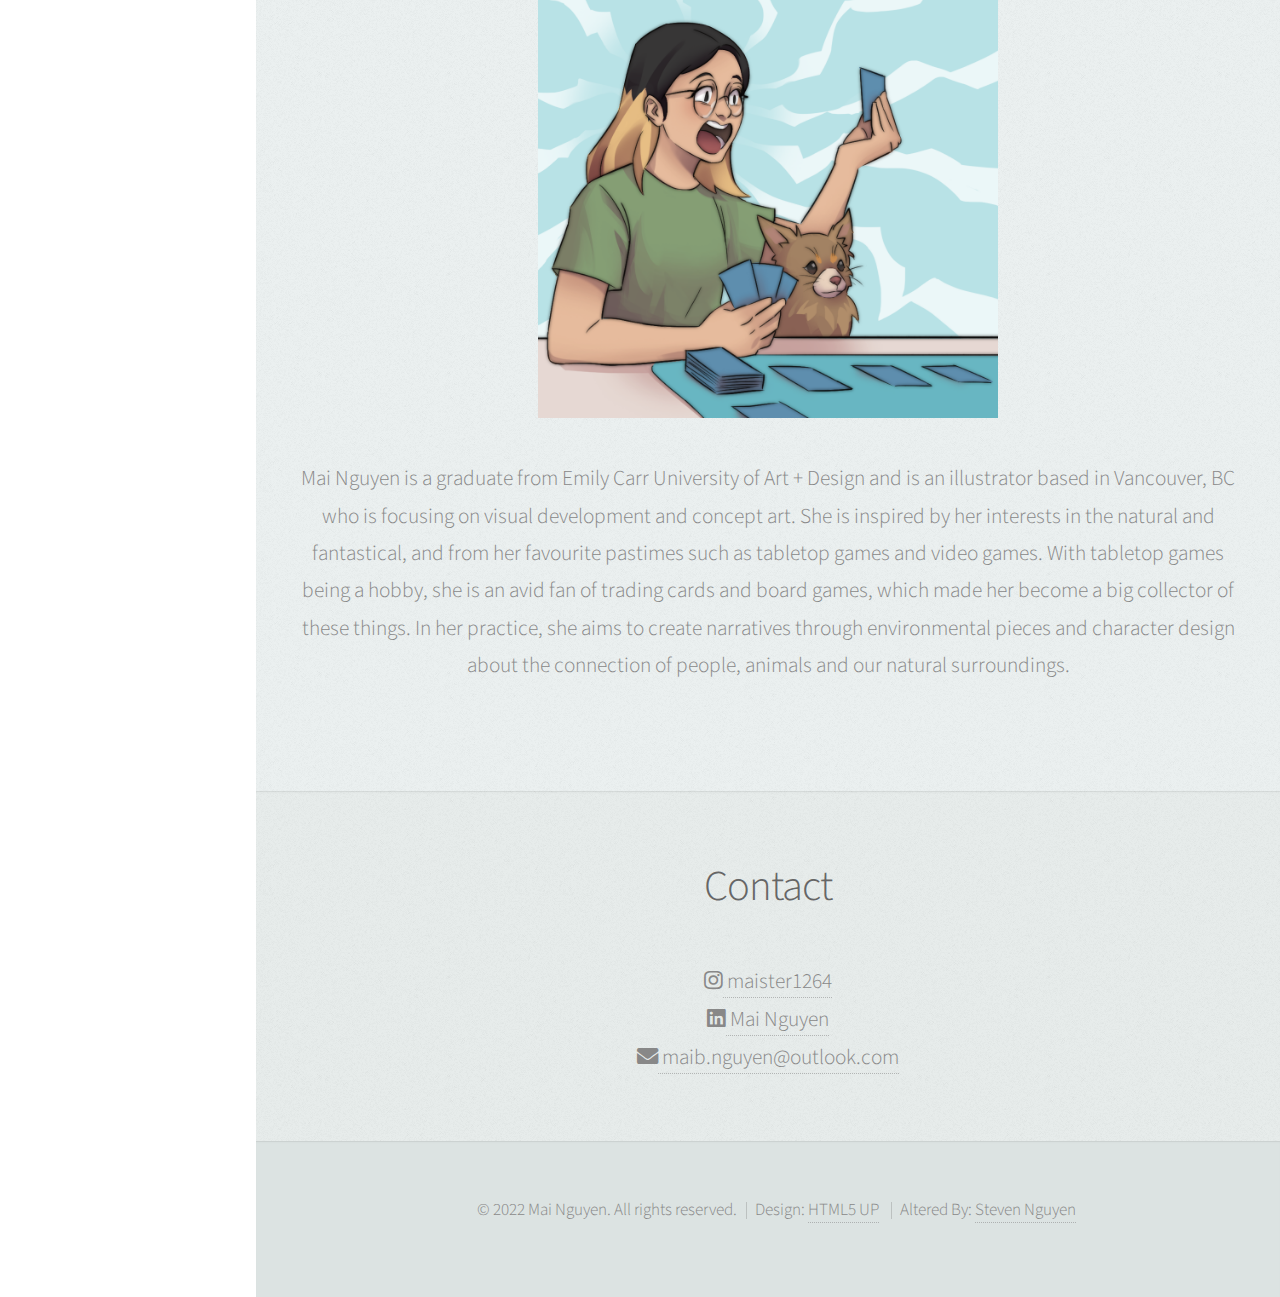
==== commit 06c85b01: "Change banner to visdev" ====
--- a/index.html
+++ b/index.html
@@ -56,7 +56,7 @@
 					<section id="top" class="one dark cover">
 						<div class="container">
 							<header>
-								<h2 class="alt">Illustration & Concept Art</h2>
+								<h2 class="alt">Illustration & Visdev</h2>
 							</header>
 						</div>
 					</section>
--- a/assets/css/main.css
+++ b/assets/css/main.css
@@ -266,6 +266,9 @@
 		box-sizing: border-box;
 		align-items: stretch;
 	}
+		.row > .col-5ths {
+			width: 20%;
+		}
 
 		.row > * {
 			box-sizing: border-box;
@@ -581,7 +584,7 @@
 				.row > .col-5-wide {
 					width: 41.66667%;
 				}
-
+				
 				.row > .off-5-wide {
 					margin-left: 41.66667%;
 				}
